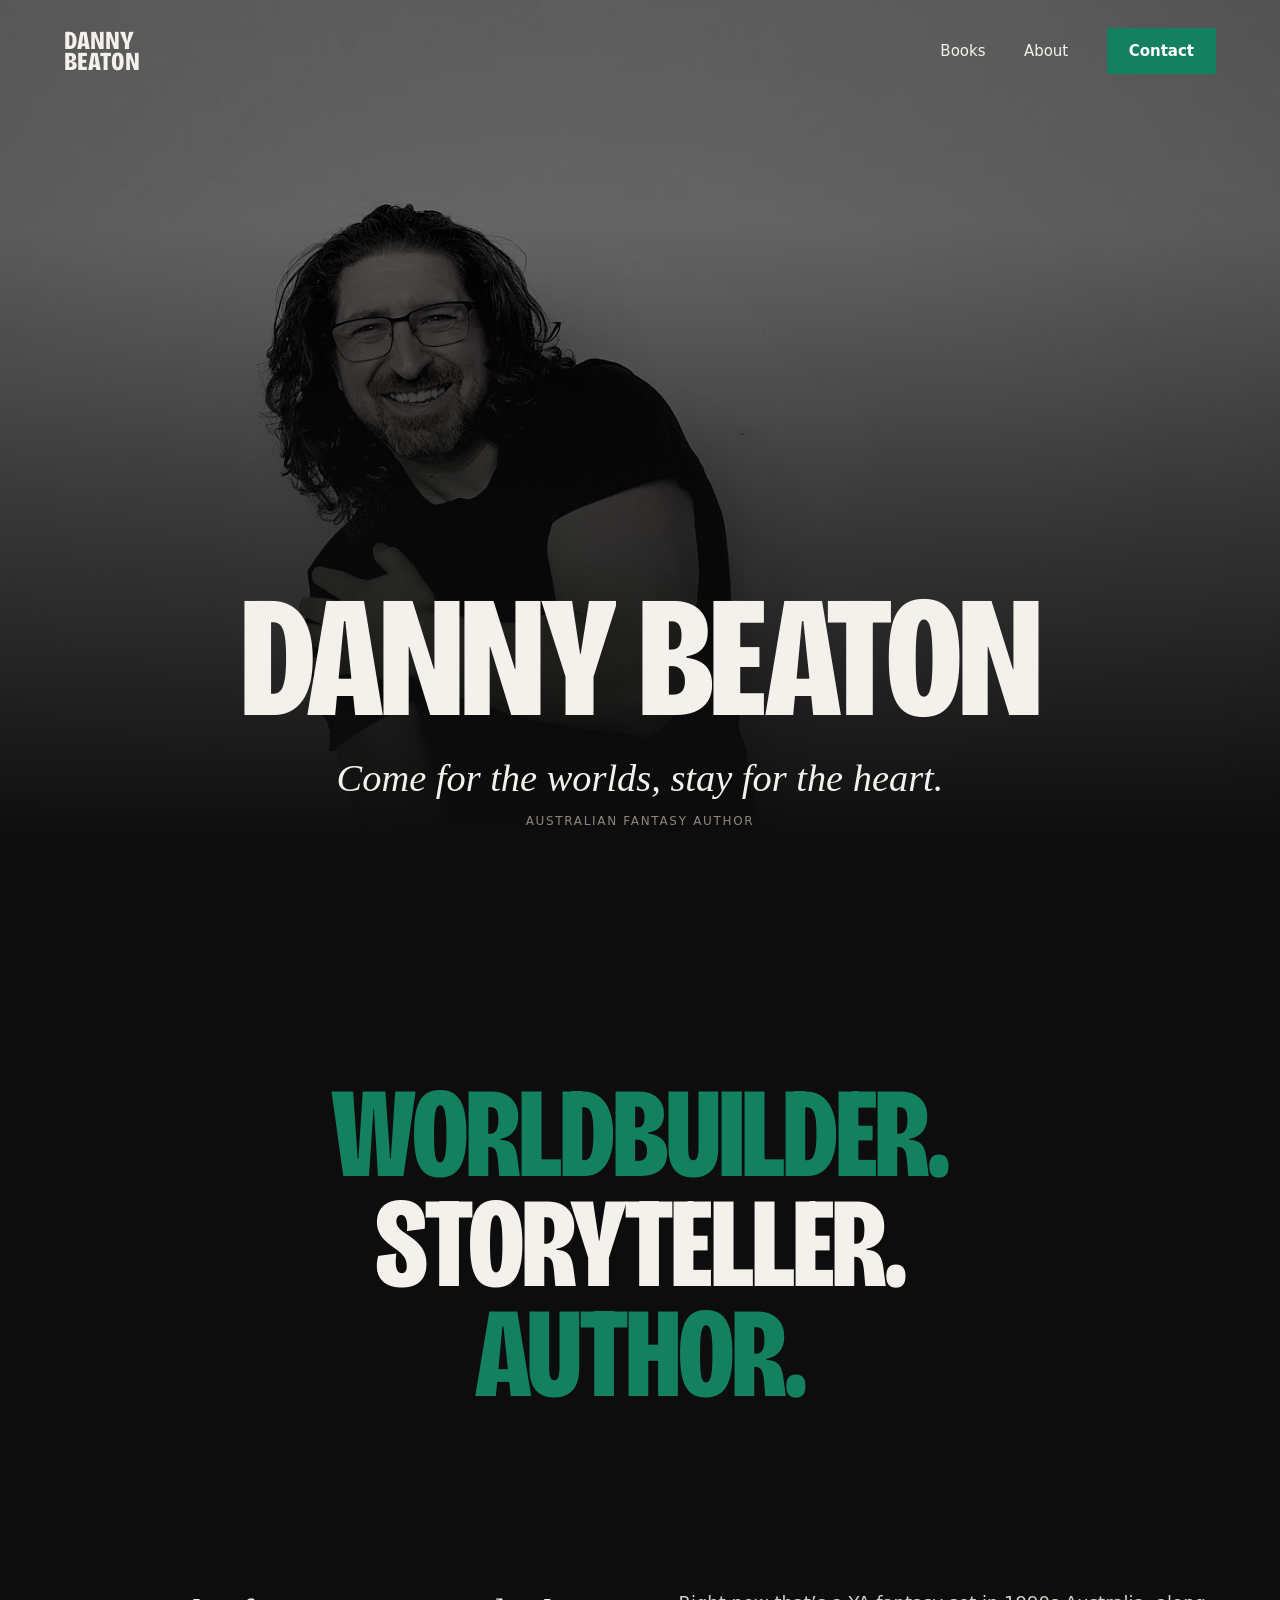
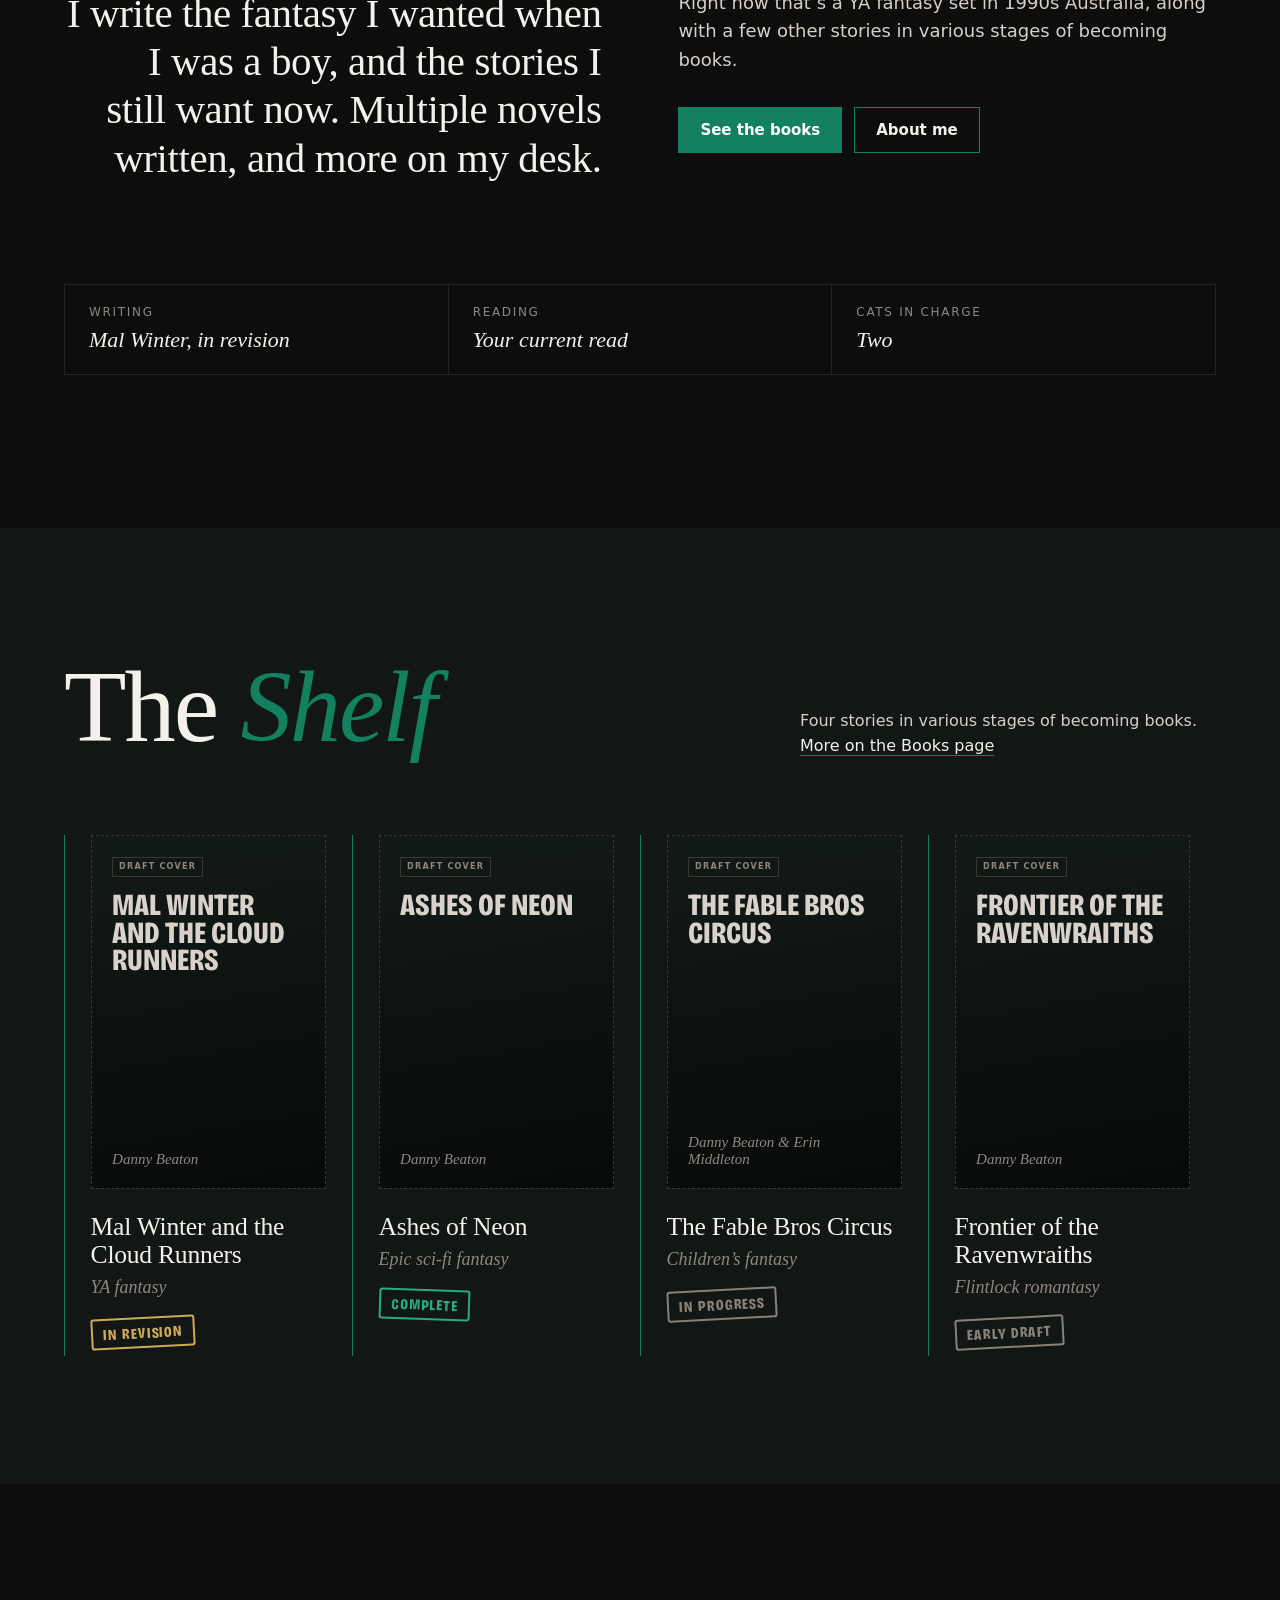
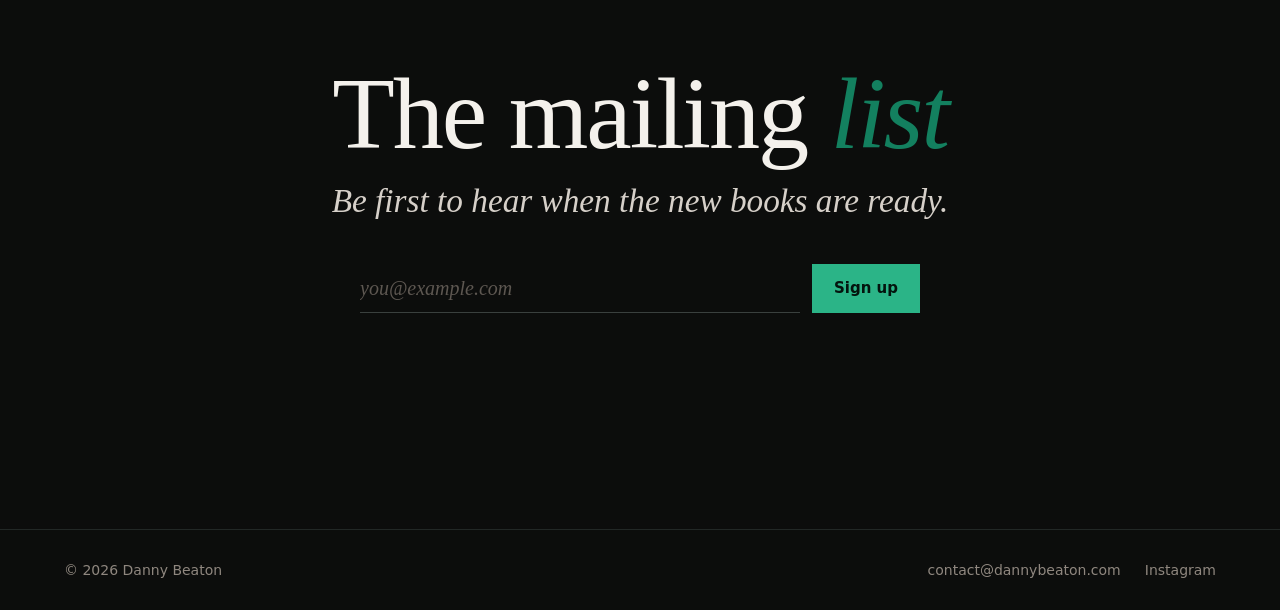
==== index.html @ b8b5d883 "Home hero: use the laughing photo; move the window photo to About Co-Authored-By: Claude Opus 5.5 <n" ====
<!doctype html>
<html lang="en-AU">
<head>
  <meta charset="utf-8">
  <meta name="viewport" content="width=device-width, initial-scale=1">
  <title>Danny Beaton | Author</title>
  <meta name="description" content="Danny Beaton is an Australian fantasy author. Come for the worlds, stay for the heart.">
  <link rel="canonical" href="https://dannybeaton.com/">
  <meta property="og:type" content="website">
  <meta property="og:url" content="https://dannybeaton.com/">
  <meta property="og:title" content="Danny Beaton | Author">
  <meta property="og:description" content="Come for the worlds, stay for the heart.">
  <meta property="og:image" content="https://dannybeaton.com/assets/img/danny-laugh-wide-1441.webp">
  <meta name="twitter:card" content="summary_large_image">
  <meta name="theme-color" content="#0c0d0c">
  <link rel="icon" href="/favicon.svg" type="image/svg+xml">
  <link rel="preload" href="/assets/fonts/bricolage-grotesque.woff2" as="font" type="font/woff2" crossorigin>
  <link rel="preload" href="/assets/fonts/newsreader-italic.woff2" as="font" type="font/woff2" crossorigin>
  <link rel="stylesheet" href="/assets/css/site.css">
  <script src="/assets/js/site.js" defer></script>
  <script type="application/ld+json">
  {
    "@context": "https://schema.org",
    "@type": "Person",
    "name": "Danny Beaton",
    "jobTitle": "Author",
    "nationality": "Australian",
    "description": "Australian fantasy author.",
    "url": "https://dannybeaton.com/",
    "image": "https://dannybeaton.com/assets/img/danny-headshot-1200.webp",
    "email": "contact@dannybeaton.com",
    "sameAs": ["https://www.instagram.com/dannybeaton/"]
  }
  </script>
</head>
<body>
<a class="skip" href="#main">Skip to content</a>

<header class="site-header">
  <div class="wrap">
    <a href="/" class="mark" aria-label="Danny Beaton — home">Danny<br>Beaton</a>
    <nav class="site-nav" aria-label="Main">
      <ul>
        <li><a class="u" href="/books">Books</a></li>
        <li><a class="u" href="/about">About</a></li>
        <li><a class="btn" href="/about#contact">Contact</a></li>
      </ul>
    </nav>
  </div>
</header>

<main id="main">
  <section class="hero">
    <div class="hero-photo" aria-hidden="true">
      <img src="/assets/img/danny-laugh-wide-1441.webp" srcset="/assets/img/danny-laugh-wide-900.webp 900w, /assets/img/danny-laugh-wide-1441.webp 1441w" sizes="100vw" alt="" fetchpriority="high">
    </div>
    <div class="hero-inner wrap">
      <h1 class="display lines"><span><span>Danny</span></span> <span><span>Beaton</span></span></h1>
      <p class="it tagline">Come for the worlds, stay for the heart.</p>
      <p class="label tagline-sub">Australian fantasy author</p>
    </div>
  </section>

  <section class="statement wrap" aria-label="In short">
    <p class="display reveal"><span class="g">Worldbuilder.</span><br><em>Storyteller.</em><br><span class="g">Author.</span></p>
  </section>

  <section class="wrap">
    <div class="intro">
      <p class="lead">I write the fantasy I wanted when I was a boy, and the stories I still want now. Multiple novels written, and more on my desk.</p>
      <div class="body">
        <p>Right now that’s a YA fantasy set in 1990s Australia, along with a few other stories in various stages of becoming books.</p>
        <div class="actions">
          <a class="btn" href="/books">See the books</a>
          <a class="btn ghost" href="/about">About me</a>
        </div>
      </div>
    </div>
    <!-- Keep these current. Edit the three values below. -->
    <dl class="currently" aria-label="Currently">
      <div><dt>Writing</dt><dd>Mal Winter, in revision</dd></div>
      <div><dt>Reading</dt><dd>Your current read</dd></div>
      <div><dt>Cats in charge</dt><dd>Two</dd></div>
    </dl>
  </section>

  <section class="shelf" aria-labelledby="shelf-title">
    <div class="wrap">
      <div class="shelf-head">
        <h2 class="serif-head reveal" id="shelf-title">The <span class="it g">Shelf</span></h2>
        <p>Four stories in various stages of becoming books. <a href="/books">More on the Books page</a></p>
      </div>
      <div class="shelf-grid">
        <a class="shelf-item reveal" href="/books#mal-winter">
          <div class="cover" aria-hidden="true"><span class="draft">Draft cover</span><span class="t">Mal Winter and the Cloud Runners</span><span class="a">Danny Beaton</span></div>
          <h3>Mal Winter and the Cloud Runners</h3>
          <span class="it">YA fantasy</span>
          <span class="stamp rev">In revision</span>
        </a>
        <a class="shelf-item reveal" href="/books#ashes-of-neon">
          <div class="cover" aria-hidden="true"><span class="draft">Draft cover</span><span class="t">Ashes of Neon</span><span class="a">Danny Beaton</span></div>
          <h3>Ashes of Neon</h3>
          <span class="it">Epic sci-fi fantasy</span>
          <span class="stamp done">Complete</span>
        </a>
        <a class="shelf-item reveal" href="/books#fable-bros-circus">
          <div class="cover" aria-hidden="true"><span class="draft">Draft cover</span><span class="t">The Fable Bros Circus</span><span class="a">Danny Beaton &amp; Erin Middleton</span></div>
          <h3>The Fable Bros Circus</h3>
          <span class="it">Children’s fantasy</span>
          <span class="stamp">In progress</span>
        </a>
        <a class="shelf-item reveal" href="/books#frontier-of-the-ravenwraiths">
          <div class="cover" aria-hidden="true"><span class="draft">Draft cover</span><span class="t">Frontier of the Ravenwraiths</span><span class="a">Danny Beaton</span></div>
          <h3>Frontier of the Ravenwraiths</h3>
          <span class="it">Flintlock romantasy</span>
          <span class="stamp">Early draft</span>
        </a>
      </div>
    </div>
  </section>

  <section class="newsletter wrap" aria-labelledby="newsletter-title">
    <h2 class="serif-head reveal" id="newsletter-title">The mailing <span class="it g">list</span></h2>
    <p class="it">Be first to hear when the new books are ready.</p>
    <!-- Newsletter: paste your MailerLite or Kit form URL into action="" and match the email field name. See README. -->
    <form class="signup" data-newsletter action="" method="post">
      <label class="sr-only" for="nl-email">Email address</label>
      <input id="nl-email" type="email" name="email" placeholder="you@example.com" autocomplete="email" required>
      <button class="btn bright" type="submit">Sign up</button>
    </form>
    <p class="form-note" aria-live="polite"></p>
  </section>
</main>

<footer class="site-footer">
  <div class="wrap">
    <span>© <span data-year>2026</span> Danny Beaton</span>
    <nav aria-label="Elsewhere">
      <a href="mailto:contact@dannybeaton.com">contact@dannybeaton.com</a>
      <a href="https://www.instagram.com/dannybeaton/" rel="me">Instagram</a>
    </nav>
  </div>
</footer>
</body>
</html>
---- assets/css/site.css ----
/* Danny Beaton — Night · Phthalo */

@font-face { font-family: "Bricolage Grotesque"; src: url("/assets/fonts/bricolage-grotesque.woff2") format("woff2"); font-weight: 200 800; font-stretch: 75% 100%; font-display: swap; }
@font-face { font-family: "Newsreader"; src: url("/assets/fonts/newsreader.woff2") format("woff2"); font-weight: 300 500; font-style: normal; font-display: swap; }
@font-face { font-family: "Newsreader"; src: url("/assets/fonts/newsreader-italic.woff2") format("woff2"); font-weight: 300 500; font-style: italic; font-display: swap; }
@font-face { font-family: "Inter"; src: url("/assets/fonts/inter.woff2") format("woff2"); font-weight: 400 600; font-display: swap; }

@view-transition { navigation: auto; }

:root {
  --display: "Bricolage Grotesque", "Arial Narrow", sans-serif;
  --serif: "Newsreader", Georgia, serif;
  --sans: "Inter", system-ui, -apple-system, sans-serif;
  --gutter: clamp(16px, 5vw, 80px);

  --bg: #0c0d0c;
  --bg-2: #121614;
  --ink: #f4f1ec;
  --ink-2: #d6d0c9;
  --muted: #8f877f;
  --line: #222826;
  --accent: #13805f;
  --bright: #2bb487;
  --on-bright: #04140e;
  --on-accent: #e6f5ee;
  --band: linear-gradient(120deg, #0b3d2e 0%, #13805f 55%, #2bb487 100%);
  --ease: cubic-bezier(.2, .7, .2, 1);

  color-scheme: dark;
}

/* ---------- Base ---------- */
*, *::before, *::after { box-sizing: border-box; }
* { margin: 0; }
html { background: var(--bg); color: var(--ink); font-family: var(--sans); -webkit-font-smoothing: antialiased; text-size-adjust: 100%; }
body { min-height: 100svh; display: flex; flex-direction: column; overflow-x: clip; }
main { flex: 1; }
a { color: inherit; text-decoration: none; }
img { display: block; max-width: 100%; height: auto; }
:focus-visible { outline: 2px solid var(--bright); outline-offset: 3px; }
::selection { background: var(--accent); color: var(--on-accent); }

.wrap { width: 100%; max-width: 1440px; margin-inline: auto; padding-inline: var(--gutter); }
.display { font-family: var(--display); font-weight: 800; font-stretch: 75%; text-transform: uppercase; letter-spacing: -0.015em; line-height: .86; }
.serif-head { font-family: var(--serif); font-weight: 400; letter-spacing: -0.02em; line-height: 1; text-wrap: balance; }
.it { font-family: var(--serif); font-style: italic; font-weight: 400; }
.label { font-size: 12px; font-weight: 500; letter-spacing: .14em; text-transform: uppercase; color: var(--muted); }
.g { color: var(--accent); }
.sr-only { position: absolute; width: 1px; height: 1px; padding: 0; margin: -1px; overflow: hidden; clip: rect(0 0 0 0); white-space: nowrap; border: 0; }
.skip { position: absolute; left: 16px; top: -100px; z-index: 100; background: var(--ink); color: var(--bg); padding: 10px 14px; font-weight: 600; }
.skip:focus { top: 16px; }

/* ---------- Header ---------- */
.site-header { position: absolute; inset: 0 0 auto; z-index: 10; view-transition-name: site-header; }
.site-header .wrap { display: flex; align-items: center; justify-content: space-between; gap: 16px; padding-block: 28px; }
.mark { font-family: var(--display); font-weight: 800; font-stretch: 75%; text-transform: uppercase; font-size: 26px; line-height: .82; }
.site-nav ul { list-style: none; padding: 0; display: flex; align-items: center; gap: clamp(16px, 3vw, 40px); font-size: 15px; font-weight: 500; }
.site-nav a.u { padding-bottom: 2px; background: linear-gradient(currentColor 0 0) 0 100% / 0 1px no-repeat; transition: background-size .35s var(--ease); }
.site-nav a.u:hover, .site-nav a.u[aria-current="page"] { background-size: 100% 1px; }

.btn { display: inline-block; border: 0; cursor: pointer; background: var(--accent); color: #fff; padding: 14px 22px; font: 600 15px/1.2 var(--sans); transition: transform .3s var(--ease), background .3s; }
.btn:hover { transform: translateY(-2px); }
.btn.bright { background: var(--bright); color: var(--on-bright); }
.btn.ghost { background: transparent; color: var(--ink); box-shadow: inset 0 0 0 1px var(--accent); }

/* ---------- Placeholders (swap for real images) ---------- */
.ph { display: grid; place-items: center; padding: 16px; text-align: center; color: var(--muted); border: 1px dashed #3a3632; background: linear-gradient(160deg, #1c1916, #0b0a09); font-size: 11px; letter-spacing: .14em; text-transform: uppercase; }

/* Draft typographic cover: deliberately unfinished-looking until real covers land */
.cover { position: relative; aspect-ratio: 2 / 3; display: flex; flex-direction: column; padding: clamp(14px, 1.6vw, 22px); border: 1px dashed #3a3632; background: linear-gradient(170deg, #121a17, #070a09); overflow: hidden; transition: transform .6s var(--ease); }
.cover .draft { align-self: flex-start; border: 1px solid #3a3632; color: var(--muted); font: 600 8px/1 var(--sans); letter-spacing: .16em; text-transform: uppercase; padding: 5px 6px; }
.cover .t { margin-block: 14px auto; font-family: var(--display); font-weight: 800; font-stretch: 75%; text-transform: uppercase; line-height: .9; font-size: clamp(22px, 2.4vw, 34px); color: #d8d2cb; }
.cover .a { font-family: var(--serif); font-style: italic; font-size: 15px; color: var(--muted); }
.cover img { position: absolute; inset: 0; width: 100%; height: 100%; object-fit: cover; }

/* Rubber-stamp stage labels */
.stamp { display: inline-block; font-family: var(--display); font-weight: 800; font-stretch: 75%; text-transform: uppercase; letter-spacing: .06em; font-size: 15px; line-height: 1; padding: 7px 10px 5px; border: 2px solid currentColor; border-radius: 3px; color: var(--muted); rotate: -3deg; opacity: .95; }
.stamp.done { color: var(--bright); rotate: 2deg; }
.stamp.rev { color: #d8b45a; }

/* ---------- Hero (home) ---------- */
.hero { position: relative; min-height: 100svh; display: grid; align-items: end; overflow: clip; }
.hero-photo { position: absolute; inset: 0; }
.hero-photo img { width: 100%; height: 100%; object-fit: cover; object-position: 41% 30%; filter: grayscale(.85) brightness(.5) contrast(1.15); }
.hero-photo .ph { width: 100%; height: 100%; border: 0; }
.hero::before { content: ""; position: absolute; inset: 0; z-index: 1; background: linear-gradient(to top, var(--bg) 6%, rgb(12 13 12 / .55) 45%, rgb(12 13 12 / .15) 75%); }
.hero-inner { position: relative; z-index: 2; padding-bottom: clamp(32px, 6vw, 72px); text-align: center; }
.hero h1 { font-size: clamp(84px, 20vw, 290px); }
@media (min-width: 761px) {
  .hero h1 { font-size: clamp(84px, 13.5vw, 230px); white-space: nowrap; }
  .hero h1.lines > span { display: inline-block; }
}
.tagline { font-size: clamp(24px, 3vw, 42px); line-height: 1.12; margin-top: 24px; animation: fade 1.2s .5s both; }
.tagline-sub { margin-top: 14px; animation: fade 1.2s .7s both; }

/* Rising headline lines (hero + page heads) */
.lines > span { display: block; overflow: clip; }
.lines > span > span { display: block; animation: rise 1.1s var(--ease) both; }
.lines > span:nth-child(2) > span { animation-delay: .12s; }

/* ---------- Statement ---------- */
.statement { padding-block: clamp(96px, 14vw, 200px); text-align: center; }
.statement .display { font-size: clamp(56px, 10vw, 150px); }
.statement .display em { font-style: normal; }

/* ---------- Intro ---------- */
.intro { display: grid; grid-template-columns: 1fr 1fr; gap: clamp(32px, 6vw, 96px); }
.intro .lead { font-family: var(--serif); font-weight: 400; font-size: clamp(28px, 3.2vw, 44px); line-height: 1.18; letter-spacing: -.01em; text-align: right; text-wrap: balance; }
.intro .body { font-size: 18px; line-height: 1.6; color: var(--ink-2); max-width: 32em; }
.actions { display: flex; flex-wrap: wrap; gap: 12px; margin-top: 32px; }

/* ---------- Currently ---------- */
.currently { display: grid; grid-template-columns: repeat(3, 1fr); gap: 1px; background: var(--line); border: 1px solid var(--line); margin-block: clamp(64px, 8vw, 112px) clamp(96px, 12vw, 160px); }
.currently div { background: var(--bg); padding: 20px 24px; }
.currently dt { font-size: 12px; font-weight: 500; letter-spacing: .14em; text-transform: uppercase; color: var(--muted); }
.currently dd { margin-top: 8px; font-family: var(--serif); font-style: italic; font-size: 22px; line-height: 1.2; }

/* ---------- Shelf (home) ---------- */
.shelf { background: var(--bg-2); padding-block: clamp(80px, 10vw, 160px); }
.shelf-head { display: flex; justify-content: space-between; align-items: end; gap: 24px; flex-wrap: wrap; margin-bottom: clamp(40px, 6vw, 80px); }
.shelf-head h2 { font-size: clamp(56px, 8vw, 120px); }
.shelf-head p { max-width: 26em; color: var(--ink-2); line-height: 1.55; }
.shelf-head p a { color: var(--ink); border-bottom: 1px solid var(--accent); }
.shelf-grid { display: grid; grid-template-columns: repeat(4, 1fr); }
.shelf-item { display: flex; flex-direction: column; align-items: flex-start; padding: 0 clamp(16px, 2vw, 28px) 8px; border-left: 1px solid var(--accent); }
.shelf-item .cover { width: 100%; margin-bottom: 24px; }
.shelf-item:hover .cover { transform: translateY(-6px) rotate(-1deg); }
.shelf-item h3 { font-family: var(--serif); font-weight: 400; font-size: clamp(22px, 2vw, 28px); line-height: 1.1; letter-spacing: -.01em; }
.shelf-item .it { margin-top: 8px; font-size: 18px; line-height: 1.2; color: var(--muted); }
.shelf-item .stamp { margin-top: 18px; }

/* ---------- Newsletter ---------- */
.newsletter { padding-block: clamp(96px, 14vw, 200px); text-align: center; }
.newsletter h2 { font-size: clamp(52px, 8vw, 120px); }
.newsletter p.it { font-size: clamp(22px, 2.6vw, 34px); color: var(--ink-2); margin-top: 16px; }
.signup { display: flex; gap: 12px; max-width: 560px; margin: 44px auto 0; }
.signup input { flex: 1; min-width: 0; font: 400 20px/1.4 var(--serif); color: var(--ink); background: transparent; border: 0; border-bottom: 1px solid #3a403e; padding: 10px 0; border-radius: 0; transition: border-color .3s; }
.signup input:focus { outline: none; border-color: var(--bright); }
.signup input::placeholder { color: #5d5751; font-style: italic; }
.form-note { min-height: 1.5em; margin-top: 16px; font-size: 14px; color: var(--ink-2); }

/* ---------- Band ---------- */
.band { background: var(--band); color: var(--on-accent); padding-block: clamp(72px, 9vw, 140px); }
.band .wrap { display: flex; justify-content: space-between; align-items: end; gap: 32px; flex-wrap: wrap; }
.band h2 { font-size: clamp(52px, 8vw, 128px); }
.band .it { display: block; font-size: clamp(20px, 2.2vw, 28px); margin-bottom: 16px; opacity: .85; }
.band a.line { font-weight: 600; font-size: 18px; border-bottom: 2px solid currentColor; padding-bottom: 4px; color: #fff; }

/* ---------- Page head (Books / About) ---------- */
.page-head { padding-top: clamp(140px, 18vw, 240px); padding-bottom: clamp(64px, 8vw, 120px); }
.page-head h1 { font-size: clamp(56px, 16vw, 250px); }
.page-head .sub { font-size: clamp(22px, 2.6vw, 36px); line-height: 1.15; margin-top: 24px; color: var(--ink-2); max-width: 22em; animation: fade 1.1s .45s both; }

/* ---------- Books: one full-width section per book, covers alternating sides ---------- */
.book { --side: 25%; position: relative; padding-block: clamp(96px, 12vw, 180px); background: radial-gradient(ellipse 55% 70% at var(--side) 50%, color-mix(in srgb, var(--mood) 60%, transparent), transparent 70%), var(--bg); border-top: 1px solid var(--line); overflow: clip; scroll-margin-top: 0; }
.book:nth-of-type(even) { --side: 75%; background-color: var(--bg-2); }
.book-inner { display: grid; grid-template-columns: 5fr 7fr; gap: clamp(40px, 7vw, 120px); align-items: center; }
.book:nth-of-type(even) .book-cover { order: 2; }
.book-cover .cover { width: min(100%, 380px); margin-inline: auto; box-shadow: 0 40px 80px -30px rgb(0 0 0 / .8); }
.book:hover .cover { transform: translateY(-8px) rotate(-1.5deg); }
.book:nth-of-type(even):hover .cover { transform: translateY(-8px) rotate(1.5deg); }
.book-cover .cover .t { font-size: clamp(28px, 3.2vw, 46px); }
.book-text .label { display: block; margin-bottom: 20px; }
.book h2 { font-size: clamp(48px, 6.4vw, 108px); }
.book .hook { margin-top: 28px; max-width: 26em; font-family: var(--serif); font-size: clamp(22px, 2.2vw, 30px); line-height: 1.3; color: var(--ink-2); }
.book .stamp { margin-top: 36px; font-size: 18px; }
.note { padding-block: clamp(48px, 6vw, 80px); color: var(--muted); font-size: 15px; line-height: 1.6; max-width: 40em; }

/* ---------- About ---------- */
.chunk { display: grid; grid-template-columns: 5fr 7fr; gap: clamp(32px, 6vw, 96px); align-items: center; }
.chunk.flip { grid-template-columns: 7fr 5fr; padding-bottom: clamp(96px, 12vw, 180px); }
.chunk.flip .chunk-img { order: 2; }
.chunk-img .ph, .chunk-img img { aspect-ratio: 4 / 5; width: 100%; object-fit: cover; }
.chunk-img .label { display: block; margin-top: 14px; }
.chunk-img img { filter: grayscale(.55) contrast(1.05) brightness(.92); }
.chunk-text > .prose:first-child { margin-top: 0; }
.chunk .lead { font-family: var(--serif); font-weight: 400; font-size: clamp(28px, 3.2vw, 44px); line-height: 1.18; letter-spacing: -.01em; text-wrap: balance; }
.divider { padding-block: clamp(96px, 14vw, 200px); text-align: center; }
.divider p { font-size: clamp(40px, 6vw, 96px); }
.prose { font-size: 18px; line-height: 1.65; color: var(--ink-2); max-width: 36em; margin-top: 36px; }
.prose p + p { margin-top: 1.1em; }
.prose em { color: var(--ink); }
.prose a { color: var(--ink); border-bottom: 1px solid var(--accent); }

.contact { background: var(--bg-2); padding-block: clamp(96px, 12vw, 180px); }
.contact h2 { font-size: clamp(56px, 9vw, 140px); }
.contact-grid { display: grid; grid-template-columns: 5fr 7fr; gap: clamp(32px, 6vw, 96px); margin-top: clamp(48px, 6vw, 80px); align-items: start; }
.direct p { font-size: 18px; line-height: 1.6; color: var(--ink-2); max-width: 26em; }
.direct dl { margin-top: 12px; }
.direct dt { font-size: 12px; font-weight: 500; letter-spacing: .14em; text-transform: uppercase; color: var(--muted); margin-top: 24px; }
.direct dd { margin-top: 8px; font-family: var(--serif); font-style: italic; font-size: clamp(24px, 2.4vw, 32px); overflow-wrap: anywhere; }
.direct dd a { background: linear-gradient(var(--accent) 0 0) 0 100% / 100% 1px no-repeat; transition: background-size .4s var(--ease); }
.direct dd a:hover { background-size: 100% 100%; }

.contact-form { display: grid; gap: 28px; }
.contact-form fieldset { border: 0; padding: 0; }
.contact-form legend, .field label { font-size: 12px; font-weight: 500; letter-spacing: .14em; text-transform: uppercase; color: var(--muted); }
.who { display: flex; flex-wrap: wrap; gap: 8px; margin-top: 12px; }
.who input { position: absolute; opacity: 0; pointer-events: none; }
.who label { cursor: pointer; border: 1px solid #333a37; border-radius: 999px; padding: 12px 18px; font-size: 15px; transition: border-color .25s, background .25s, color .25s; }
.who label:hover { border-color: var(--accent); }
.who input:checked + label { background: var(--accent); border-color: transparent; color: #fff; }
.who input:focus-visible + label { outline: 2px solid var(--bright); outline-offset: 3px; }
.row { display: grid; grid-template-columns: 1fr 1fr; gap: 28px; }
.field { display: grid; gap: 10px; }
.field input, .field textarea { font: 400 21px/1.4 var(--serif); color: var(--ink); background: transparent; border: 0; border-bottom: 1px solid #3a403e; border-radius: 0; padding: 8px 0 12px; transition: border-color .3s; }
.field textarea { min-height: 140px; resize: vertical; }
.field input:focus, .field textarea:focus { outline: none; border-color: var(--bright); }
.field input::placeholder, .field textarea::placeholder { color: #5d5751; font-style: italic; }
.send { display: flex; justify-content: space-between; align-items: center; gap: 16px; flex-wrap: wrap; }
.send .form-note { margin: 0; }
.hp { position: absolute; left: -9999px; }

/* ---------- Footer ---------- */
.site-footer { padding-block: 32px; color: var(--muted); font-size: 14px; border-top: 1px solid var(--line); }
.site-footer .wrap { display: flex; justify-content: space-between; gap: 16px; flex-wrap: wrap; }
.site-footer nav { display: flex; gap: 24px; flex-wrap: wrap; }
.site-footer a:hover { color: var(--ink); }

/* ---------- 404 ---------- */
.lost { min-height: 80svh; display: grid; align-content: center; gap: 28px; }
.lost h1 { font-size: clamp(72px, 16vw, 240px); }
.lost p { font-size: clamp(22px, 2.6vw, 34px); color: var(--ink-2); }

/* ---------- Motion: the name rises, page titles and the Shelf reveal, pages cross-fade ---------- */
@keyframes rise { from { transform: translateY(100%); } }
@keyframes fade { from { opacity: 0; transform: translateY(12px); } }
@keyframes reveal { from { opacity: 0; transform: translateY(40px); } }

::view-transition-old(root) { animation: .25s var(--ease) both fade-out; }
::view-transition-new(root) { animation: .45s var(--ease) both fade; }
@keyframes fade-out { to { opacity: 0; } }

@media (prefers-reduced-motion: no-preference) {
  @supports (animation-timeline: view()) {
    .reveal { animation: reveal linear both; animation-timeline: view(); animation-range: entry 5% cover 25%; }
    .shelf-item:nth-child(2) { animation-range: entry 10% cover 30%; }
    .shelf-item:nth-child(3) { animation-range: entry 15% cover 35%; }
    .shelf-item:nth-child(4) { animation-range: entry 20% cover 40%; }
  }
  /* Fallback for browsers without scroll-driven animations (set by site.js) */
  .io .reveal { opacity: 0; transform: translateY(40px); transition: opacity .9s var(--ease), transform .9s var(--ease); }
  .io .reveal.in { opacity: 1; transform: none; }
}
@media (prefers-reduced-motion: reduce) {
  *, *::before, *::after { animation: none !important; transition: none !important; }
  @view-transition { navigation: none; }
}

/* ---------- Responsive ---------- */
@media (max-width: 960px) {
  .intro, .chunk, .chunk.flip, .contact-grid { grid-template-columns: 1fr; }
  .chunk.flip .chunk-img { order: 0; }
  .chunk-img { max-width: 480px; }
  .intro .lead { text-align: left; }
  .shelf-grid { grid-template-columns: 1fr 1fr; row-gap: 48px; }
  .currently { grid-template-columns: 1fr; }
  .book, .book:nth-of-type(even) { --side: 50%; background-position: 0 0; }
  .book { background: radial-gradient(ellipse 90% 40% at 50% 22%, color-mix(in srgb, var(--mood) 60%, transparent), transparent 70%), var(--bg); }
  .book:nth-of-type(even) { background-color: var(--bg-2); }
  .book-inner { grid-template-columns: 1fr; }
  .book:nth-of-type(even) .book-cover { order: 0; }
  .book-cover .cover { width: min(70%, 280px); margin-inline: 0; }
}
@media (max-width: 560px) {
  .site-header .wrap { padding-block: 20px; }
  .site-nav ul { gap: 14px; font-size: 14px; }
  .site-nav .btn { padding: 10px 12px; font-size: 13px; }
  .mark { font-size: 22px; }
  .shelf-item { padding-inline: 12px; }
  .shelf-item h3 { font-size: 19px; }
  .shelf-item .it { font-size: 16px; }
  .shelf-item .stamp { font-size: 12px; }
  .cover .t { font-size: 20px; }
  .cover .a { font-size: 12px; }
  .signup { flex-direction: column; }
  .row { grid-template-columns: 1fr; }
}
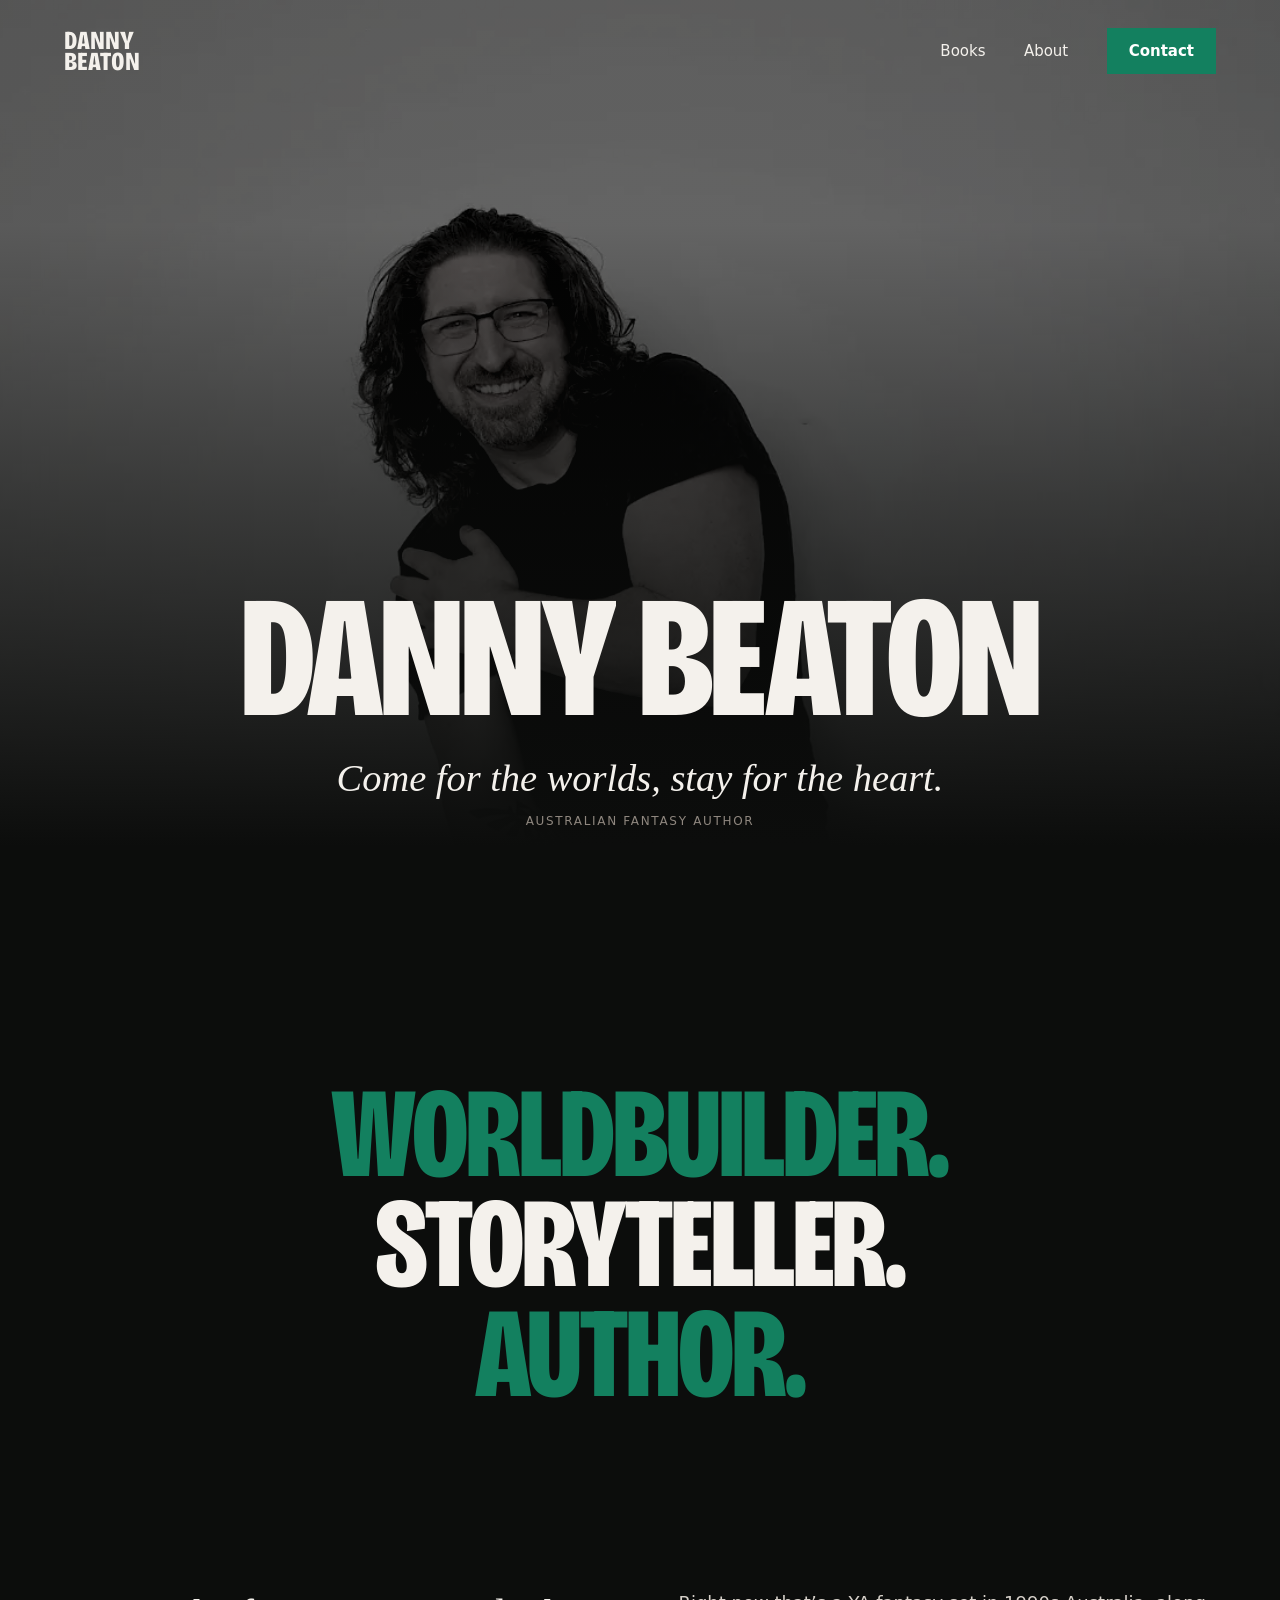
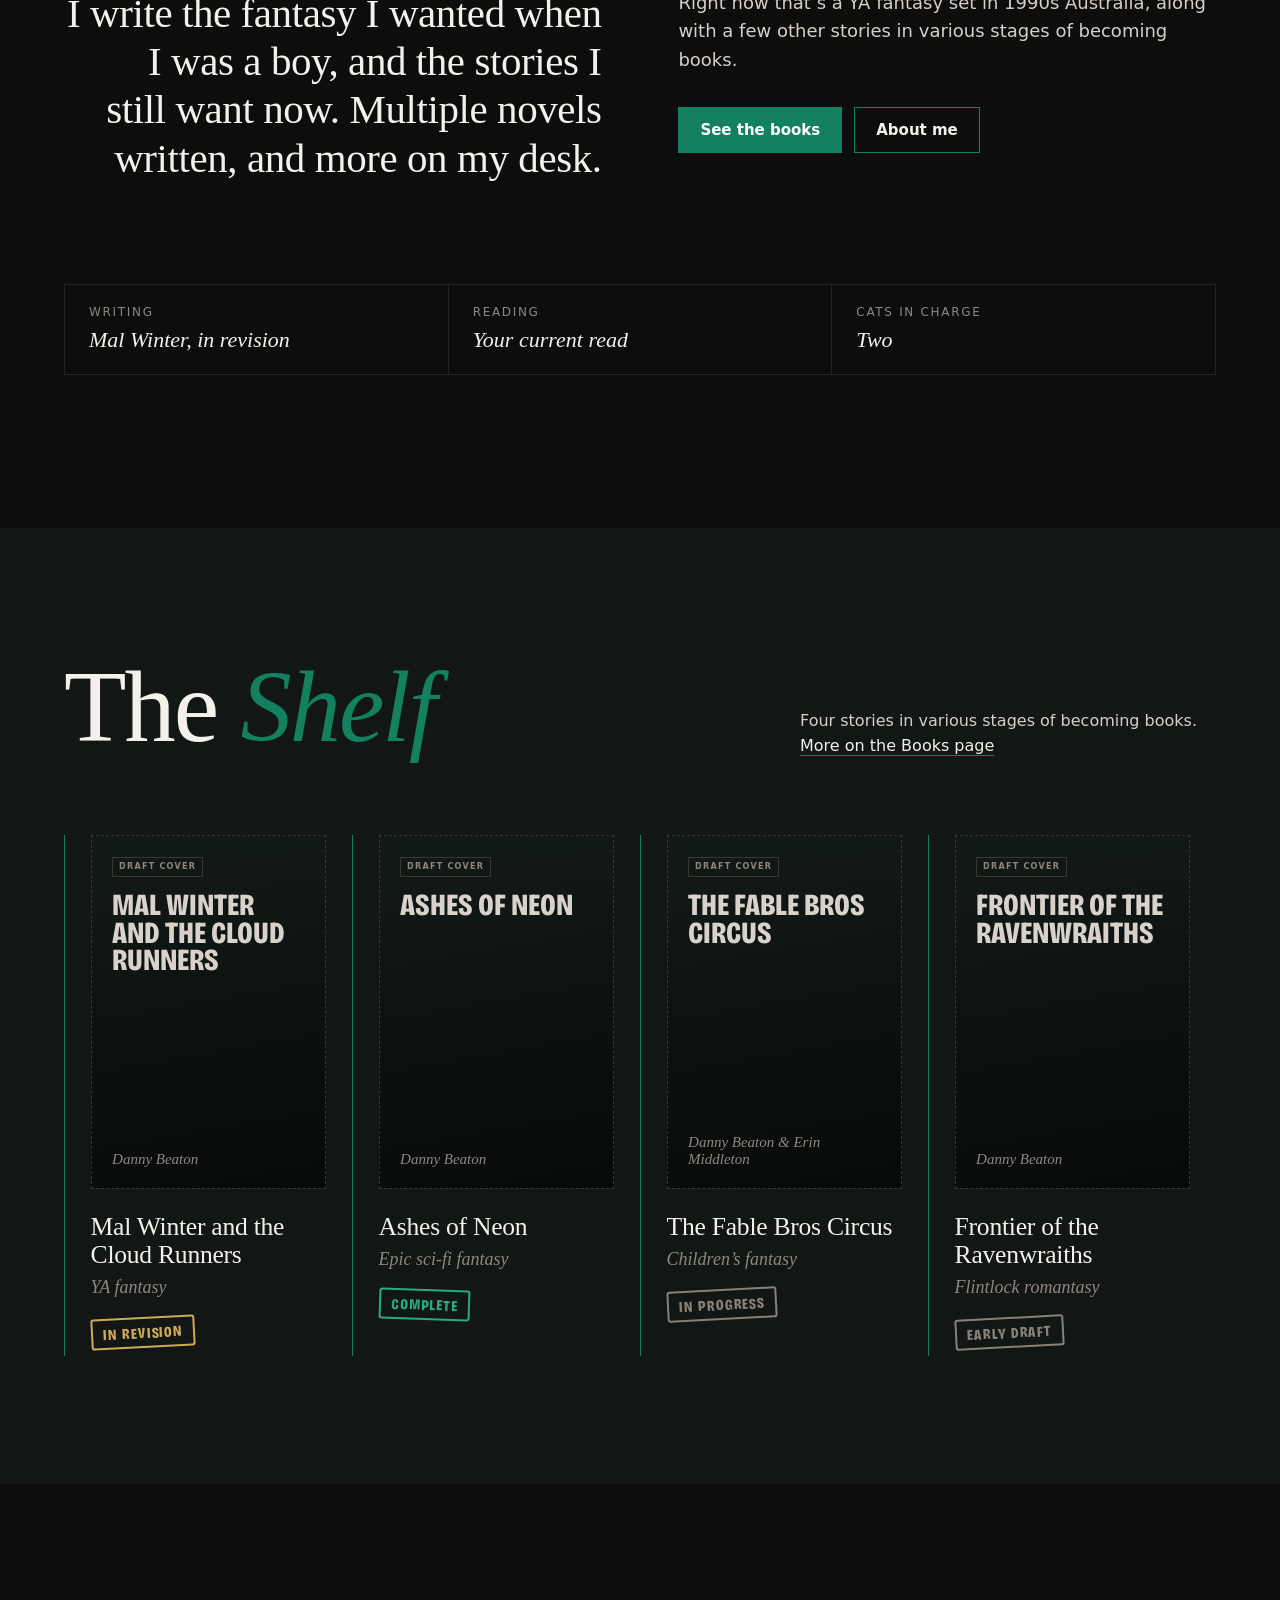
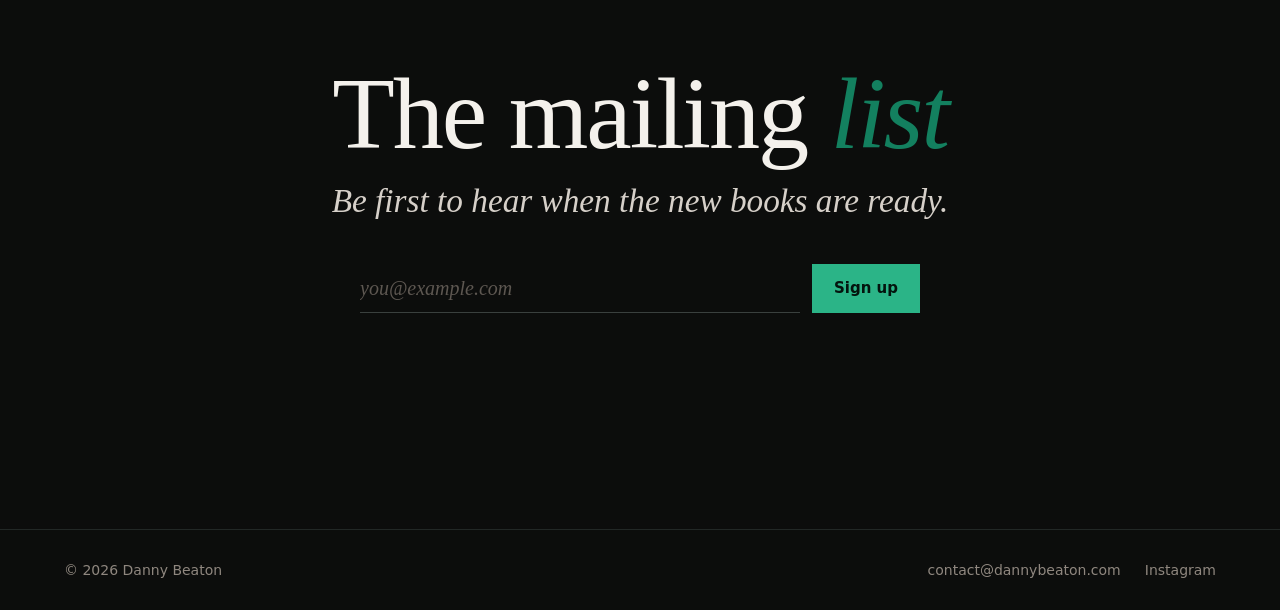
==== commit 510730d1: "Home hero: use the wider laughing photo, with a phone-specific crop Co-Authored-By: Claude Opus 5.5 " ====
--- a/index.html
+++ b/index.html
@@ -10,7 +10,7 @@
   <meta property="og:url" content="https://dannybeaton.com/">
   <meta property="og:title" content="Danny Beaton | Author">
   <meta property="og:description" content="Come for the worlds, stay for the heart.">
-  <meta property="og:image" content="https://dannybeaton.com/assets/img/danny-laugh-wide-1441.webp">
+  <meta property="og:image" content="https://dannybeaton.com/assets/img/danny-hero-2000.webp">
   <meta name="twitter:card" content="summary_large_image">
   <meta name="theme-color" content="#0c0d0c">
   <link rel="icon" href="/favicon.svg" type="image/svg+xml">
@@ -52,7 +52,7 @@
 <main id="main">
   <section class="hero">
     <div class="hero-photo" aria-hidden="true">
-      <img src="/assets/img/danny-laugh-wide-1441.webp" srcset="/assets/img/danny-laugh-wide-900.webp 900w, /assets/img/danny-laugh-wide-1441.webp 1441w" sizes="100vw" alt="" fetchpriority="high">
+      <img src="/assets/img/danny-hero-2000.webp" srcset="/assets/img/danny-hero-1000.webp 1000w, /assets/img/danny-hero-2000.webp 2000w" sizes="100vw" alt="" fetchpriority="high">
     </div>
     <div class="hero-inner wrap">
       <h1 class="display lines"><span><span>Danny</span></span> <span><span>Beaton</span></span></h1>
--- a/assets/css/site.css
+++ b/assets/css/site.css
@@ -81,7 +81,7 @@
 /* ---------- Hero (home) ---------- */
 .hero { position: relative; min-height: 100svh; display: grid; align-items: end; overflow: clip; }
 .hero-photo { position: absolute; inset: 0; }
-.hero-photo img { width: 100%; height: 100%; object-fit: cover; object-position: 41% 30%; filter: grayscale(.85) brightness(.5) contrast(1.15); }
+.hero-photo img { width: 100%; height: 100%; object-fit: cover; object-position: 47% 30%; filter: grayscale(.85) brightness(.5) contrast(1.15); }
 .hero-photo .ph { width: 100%; height: 100%; border: 0; }
 .hero::before { content: ""; position: absolute; inset: 0; z-index: 1; background: linear-gradient(to top, var(--bg) 6%, rgb(12 13 12 / .55) 45%, rgb(12 13 12 / .15) 75%); }
 .hero-inner { position: relative; z-index: 2; padding-bottom: clamp(32px, 6vw, 72px); text-align: center; }
@@ -263,6 +263,7 @@
   .book-cover .cover { width: min(70%, 280px); margin-inline: 0; }
 }
 @media (max-width: 560px) {
+  .hero-photo img { object-position: 41% 30%; }
   .site-header .wrap { padding-block: 20px; }
   .site-nav ul { gap: 14px; font-size: 14px; }
   .site-nav .btn { padding: 10px 12px; font-size: 13px; }
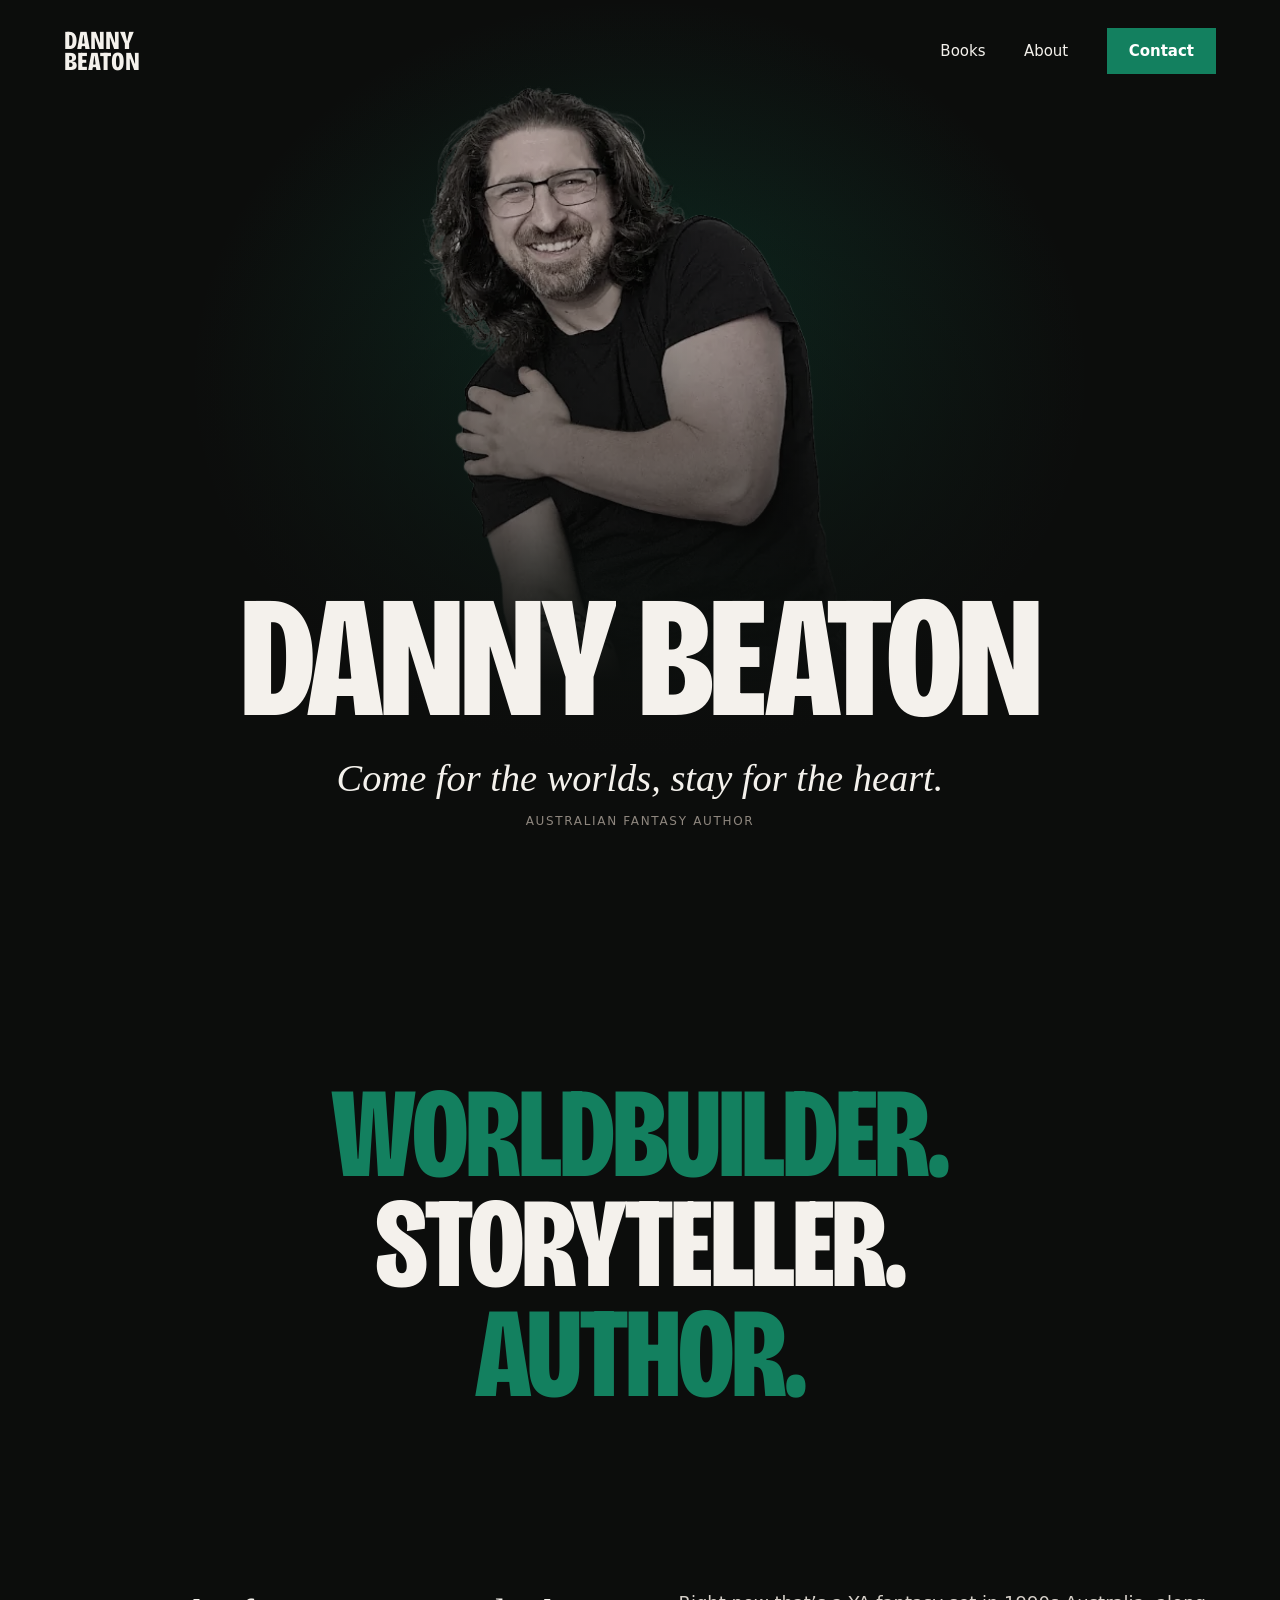
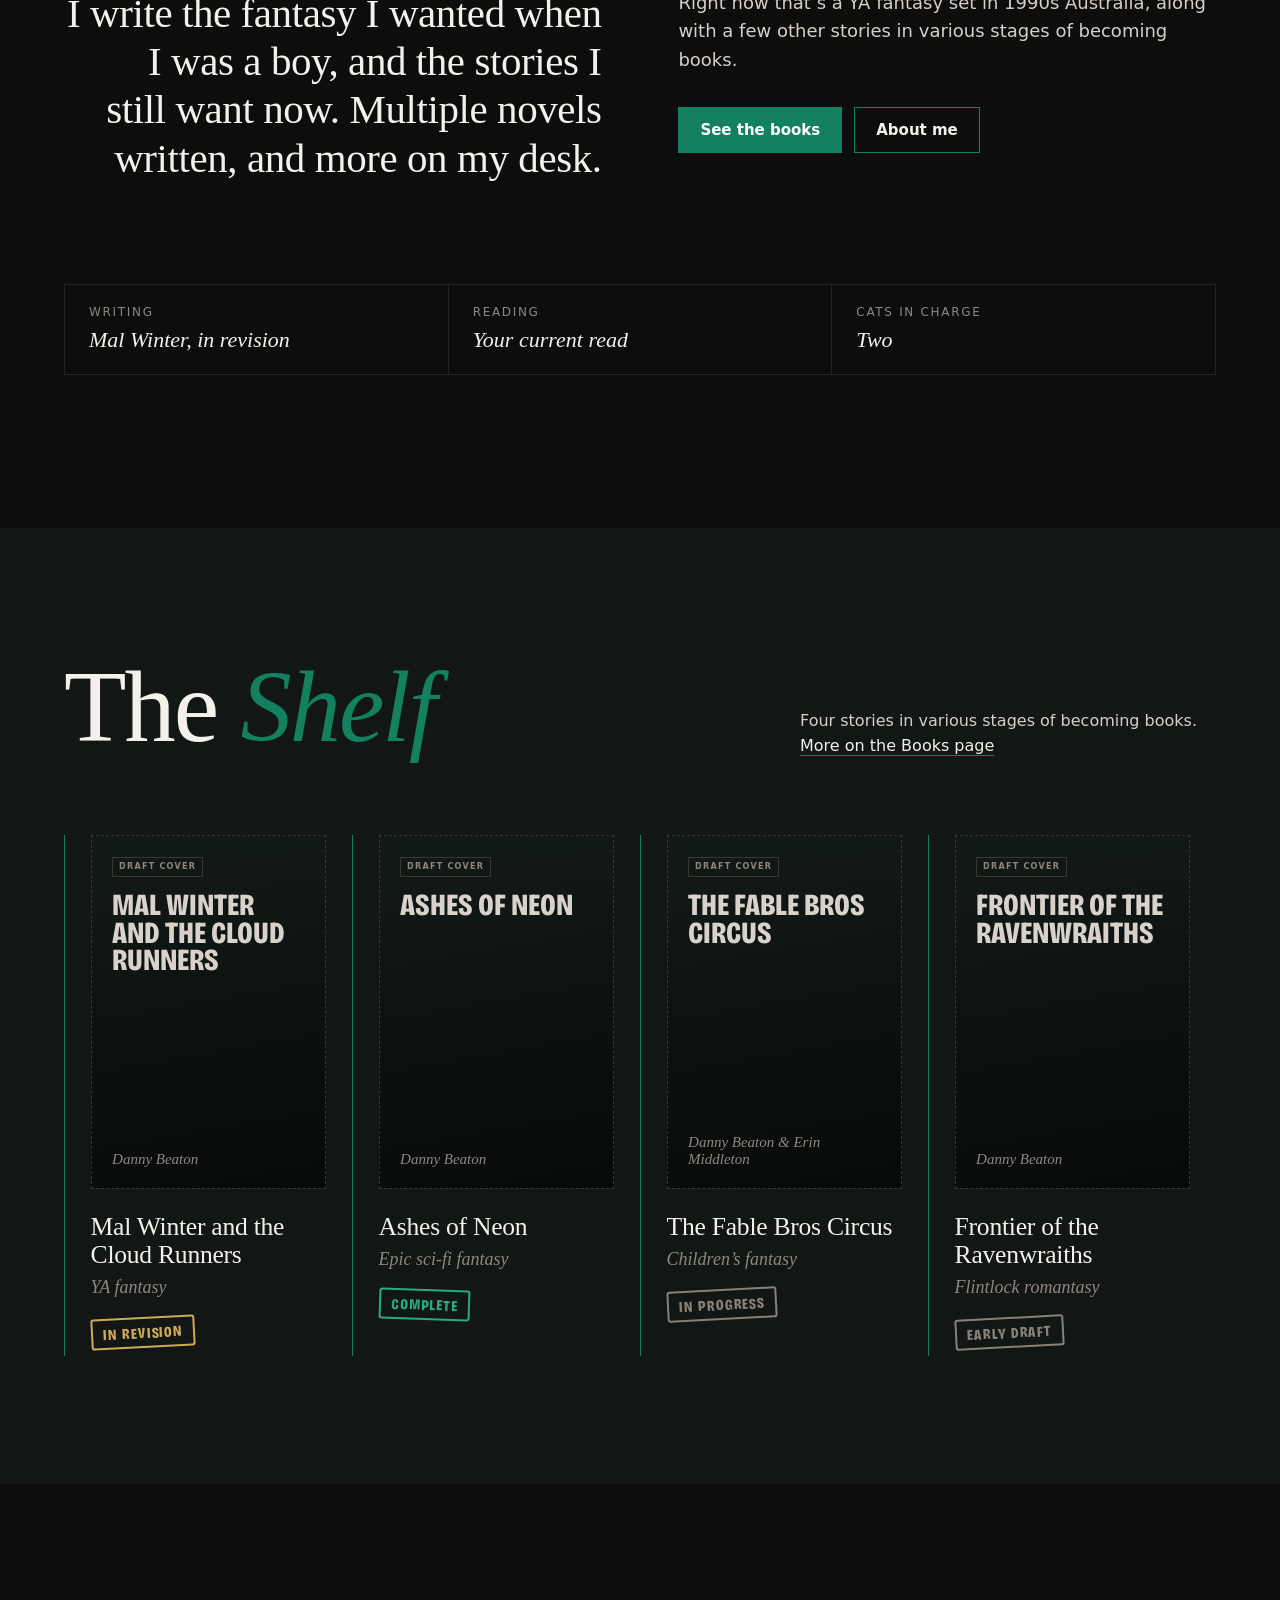
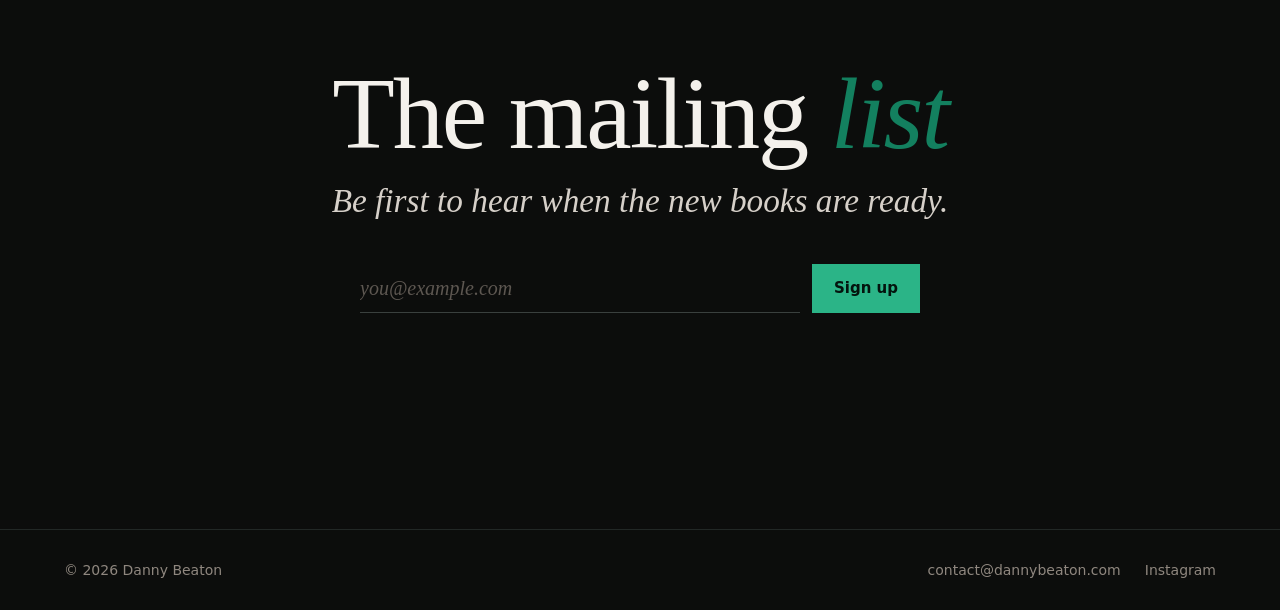
==== commit 03e915dd: "Home hero: cutout portrait on a phthalo glow; About keeps the laughing cutout Co-Authored-By: Claude" ====
--- a/index.html
+++ b/index.html
@@ -50,9 +50,9 @@
 </header>
 
 <main id="main">
-  <section class="hero">
+  <section class="hero hero--cut">
     <div class="hero-photo" aria-hidden="true">
-      <img src="/assets/img/danny-hero-2000.webp" srcset="/assets/img/danny-hero-1000.webp 1000w, /assets/img/danny-hero-2000.webp 2000w" sizes="100vw" alt="" fetchpriority="high">
+      <img class="hero-cut" src="/assets/img/danny-hero-cut-602.webp" alt="" width="436" height="602" fetchpriority="high">
     </div>
     <div class="hero-inner wrap">
       <h1 class="display lines"><span><span>Danny</span></span> <span><span>Beaton</span></span></h1>
--- a/assets/css/site.css
+++ b/assets/css/site.css
@@ -81,8 +81,12 @@
 /* ---------- Hero (home) ---------- */
 .hero { position: relative; min-height: 100svh; display: grid; align-items: end; overflow: clip; }
 .hero-photo { position: absolute; inset: 0; }
-.hero-photo img { width: 100%; height: 100%; object-fit: cover; object-position: 47% 30%; filter: grayscale(.85) brightness(.5) contrast(1.15); }
+.hero-photo img { width: 100%; height: 100%; object-fit: cover; object-position: 47% 30%; transform: scale(1.35); transform-origin: 47% 80%; filter: grayscale(.85) brightness(.5) contrast(1.15); }
 .hero-photo .ph { width: 100%; height: 100%; border: 0; }
+.hero--cut { background: radial-gradient(ellipse 50% 60% at 50% 42%, color-mix(in srgb, var(--accent) 32%, transparent), transparent 70%), var(--bg); }
+.hero--cut::before { background: linear-gradient(to top, var(--bg) 4%, transparent 40%); }
+.hero--cut .hero-photo { display: grid; justify-items: center; align-items: end; padding-bottom: clamp(150px, 16vw, 230px); }
+.hero--cut .hero-photo img.hero-cut { width: auto; height: min(68svh, 640px); object-fit: contain; transform: none; filter: grayscale(.55) contrast(1.05) brightness(.95); -webkit-mask-image: linear-gradient(to bottom, #000 72%, transparent 98%); mask-image: linear-gradient(to bottom, #000 72%, transparent 98%); }
 .hero::before { content: ""; position: absolute; inset: 0; z-index: 1; background: linear-gradient(to top, var(--bg) 6%, rgb(12 13 12 / .55) 45%, rgb(12 13 12 / .15) 75%); }
 .hero-inner { position: relative; z-index: 2; padding-bottom: clamp(32px, 6vw, 72px); text-align: center; }
 .hero h1 { font-size: clamp(84px, 20vw, 290px); }
@@ -173,6 +177,8 @@
 .chunk-img .ph, .chunk-img img { aspect-ratio: 4 / 5; width: 100%; object-fit: cover; }
 .chunk-img .label { display: block; margin-top: 14px; }
 .chunk-img img { filter: grayscale(.55) contrast(1.05) brightness(.92); }
+.chunk-img:has(.cut) { background: radial-gradient(ellipse 60% 55% at 50% 40%, color-mix(in srgb, var(--accent) 30%, transparent), transparent 70%); }
+.chunk-img img.cut { aspect-ratio: auto; object-fit: contain; -webkit-mask-image: linear-gradient(to bottom, #000 80%, transparent); mask-image: linear-gradient(to bottom, #000 80%, transparent); }
 .chunk-text > .prose:first-child { margin-top: 0; }
 .chunk .lead { font-family: var(--serif); font-weight: 400; font-size: clamp(28px, 3.2vw, 44px); line-height: 1.18; letter-spacing: -.01em; text-wrap: balance; }
 .divider { padding-block: clamp(96px, 14vw, 200px); text-align: center; }
@@ -263,7 +269,7 @@
   .book-cover .cover { width: min(70%, 280px); margin-inline: 0; }
 }
 @media (max-width: 560px) {
-  .hero-photo img { object-position: 41% 30%; }
+  .hero-photo img { object-position: 41% 30%; transform: scale(1.15); transform-origin: 41% 70%; }
   .site-header .wrap { padding-block: 20px; }
   .site-nav ul { gap: 14px; font-size: 14px; }
   .site-nav .btn { padding: 10px 12px; font-size: 13px; }
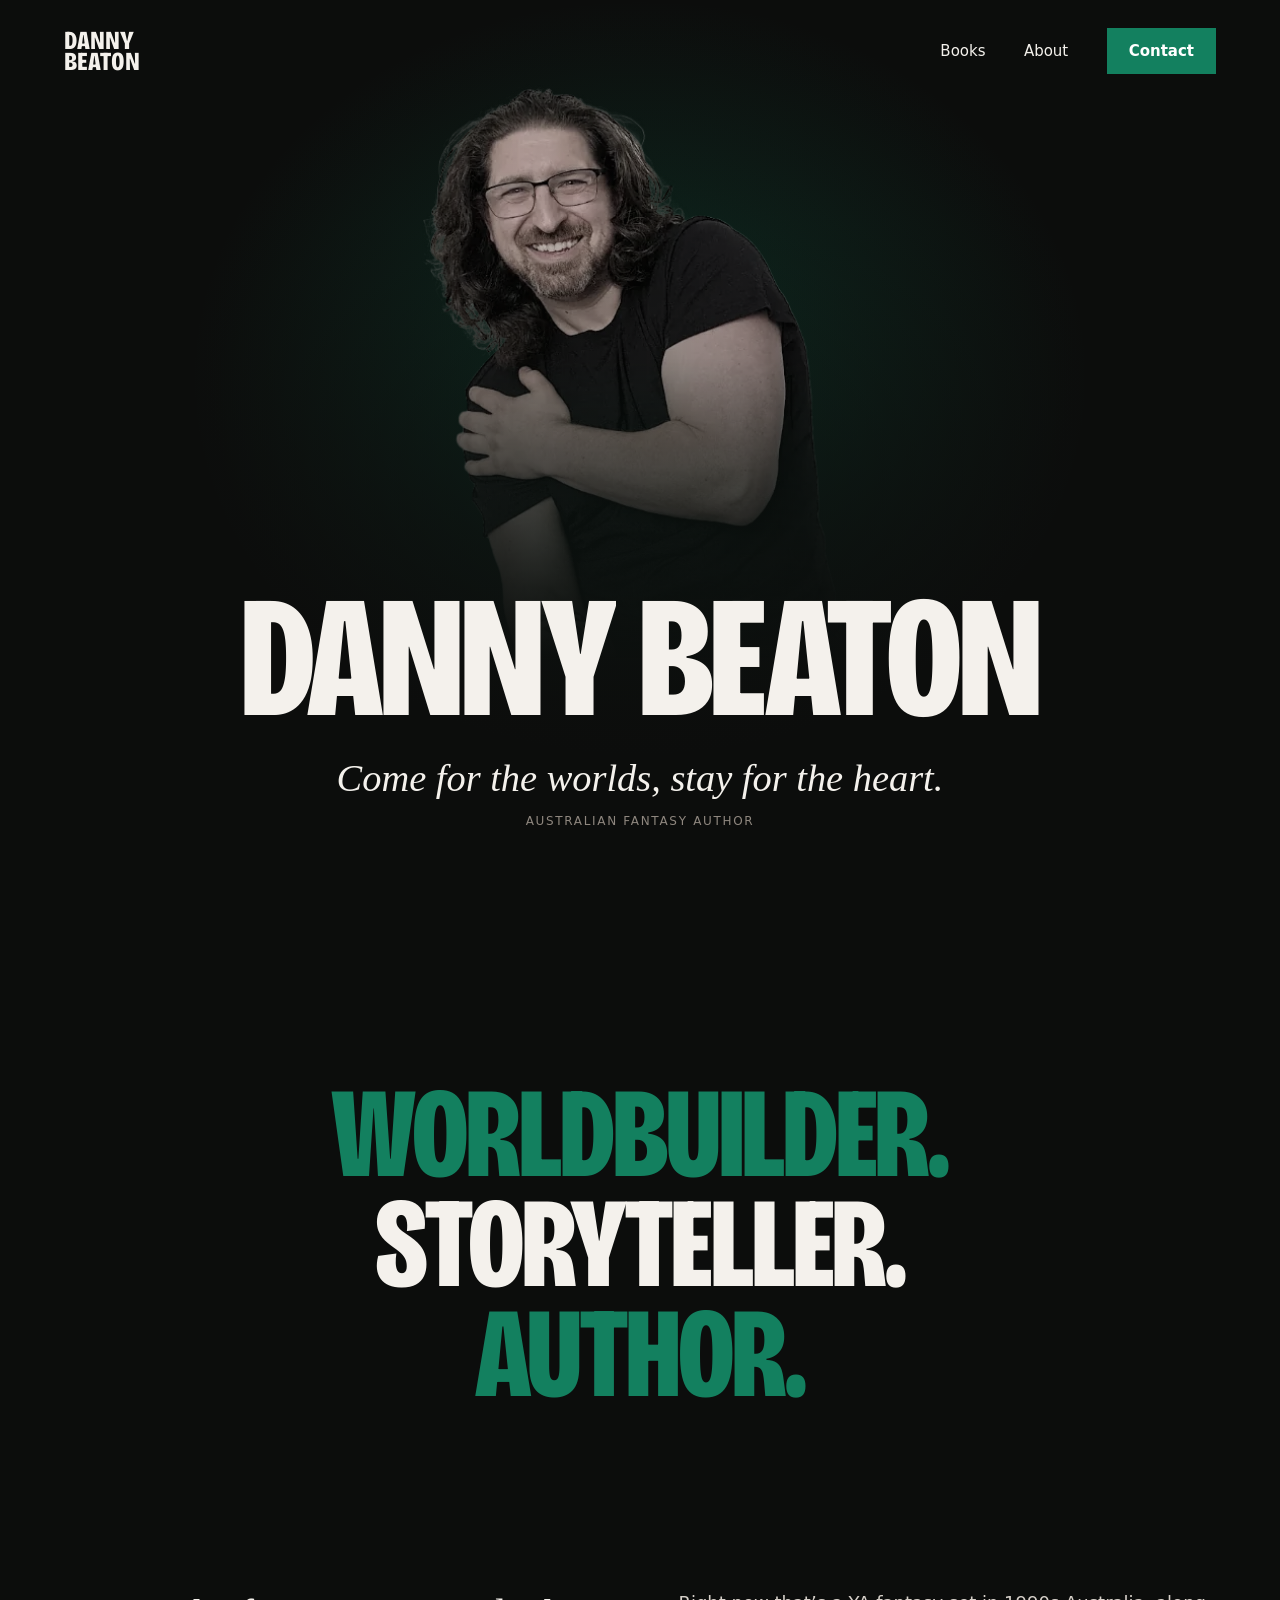
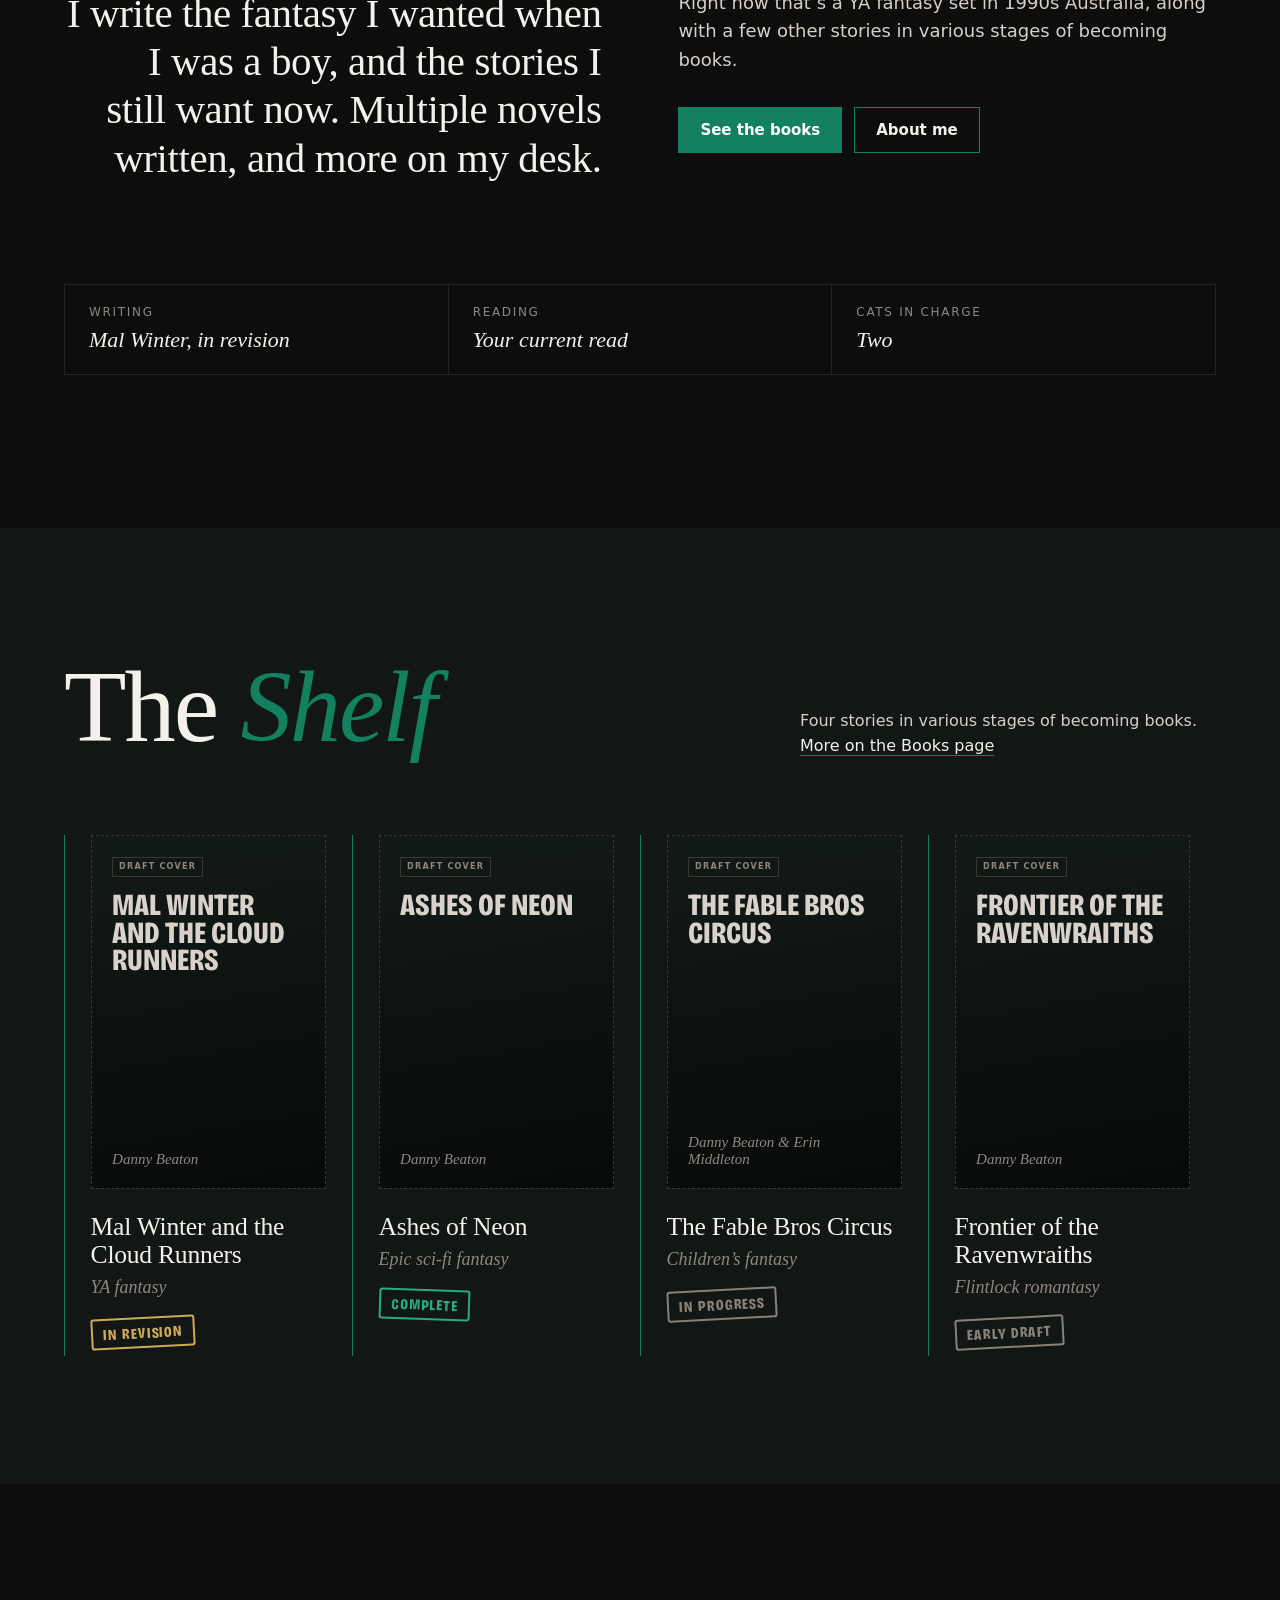
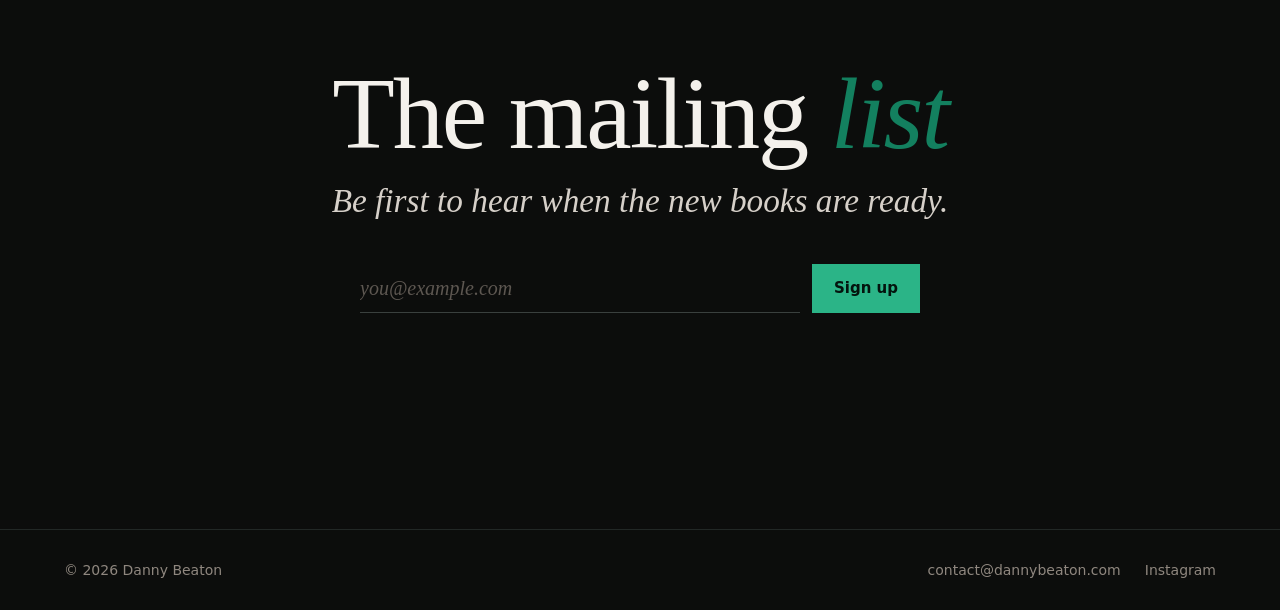
==== commit f22fd40a: "Home hero: cleaner cutout without the white fringe in the hair Co-Authored-By: Claude Opus 5.5 <nore" ====
--- a/index.html
+++ b/index.html
@@ -52,7 +52,7 @@
 <main id="main">
   <section class="hero hero--cut">
     <div class="hero-photo" aria-hidden="true">
-      <img class="hero-cut" src="/assets/img/danny-hero-cut-602.webp" alt="" width="436" height="602" fetchpriority="high">
+      <img class="hero-cut" src="/assets/img/danny-hero-cut.webp" alt="" width="436" height="603" fetchpriority="high">
     </div>
     <div class="hero-inner wrap">
       <h1 class="display lines"><span><span>Danny</span></span> <span><span>Beaton</span></span></h1>
--- a/assets/css/site.css
+++ b/assets/css/site.css
@@ -86,7 +86,7 @@
 .hero--cut { background: radial-gradient(ellipse 50% 60% at 50% 42%, color-mix(in srgb, var(--accent) 32%, transparent), transparent 70%), var(--bg); }
 .hero--cut::before { background: linear-gradient(to top, var(--bg) 4%, transparent 40%); }
 .hero--cut .hero-photo { display: grid; justify-items: center; align-items: end; padding-bottom: clamp(150px, 16vw, 230px); }
-.hero--cut .hero-photo img.hero-cut { width: auto; height: min(68svh, 640px); object-fit: contain; transform: none; filter: grayscale(.55) contrast(1.05) brightness(.95); -webkit-mask-image: linear-gradient(to bottom, #000 72%, transparent 98%); mask-image: linear-gradient(to bottom, #000 72%, transparent 98%); }
+.hero--cut .hero-photo img.hero-cut { width: auto; height: min(68svh, 640px); object-fit: contain; transform: none; filter: grayscale(.55) contrast(1.05) brightness(.95); -webkit-mask-image: linear-gradient(to bottom, #000 45%, rgb(0 0 0 / .55) 70%, transparent 94%); mask-image: linear-gradient(to bottom, #000 45%, rgb(0 0 0 / .55) 70%, transparent 94%); }
 .hero::before { content: ""; position: absolute; inset: 0; z-index: 1; background: linear-gradient(to top, var(--bg) 6%, rgb(12 13 12 / .55) 45%, rgb(12 13 12 / .15) 75%); }
 .hero-inner { position: relative; z-index: 2; padding-bottom: clamp(32px, 6vw, 72px); text-align: center; }
 .hero h1 { font-size: clamp(84px, 20vw, 290px); }
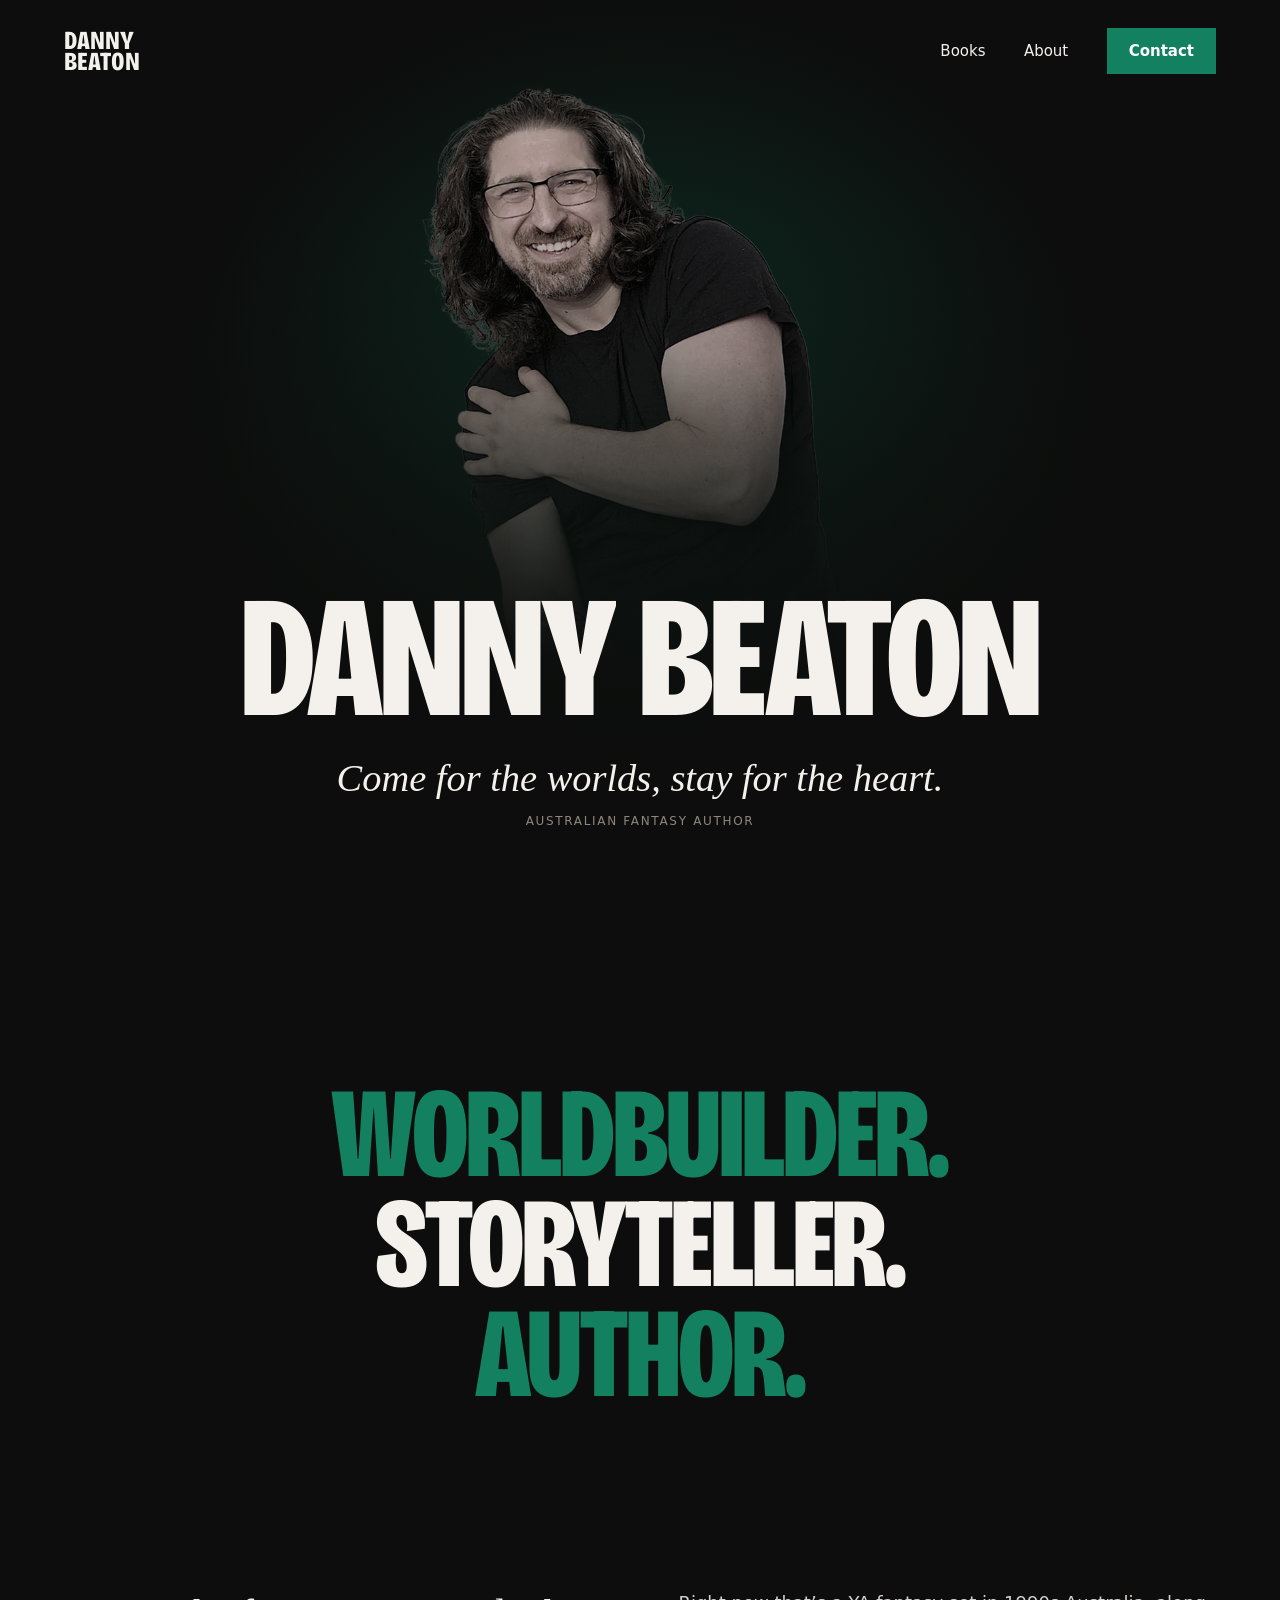
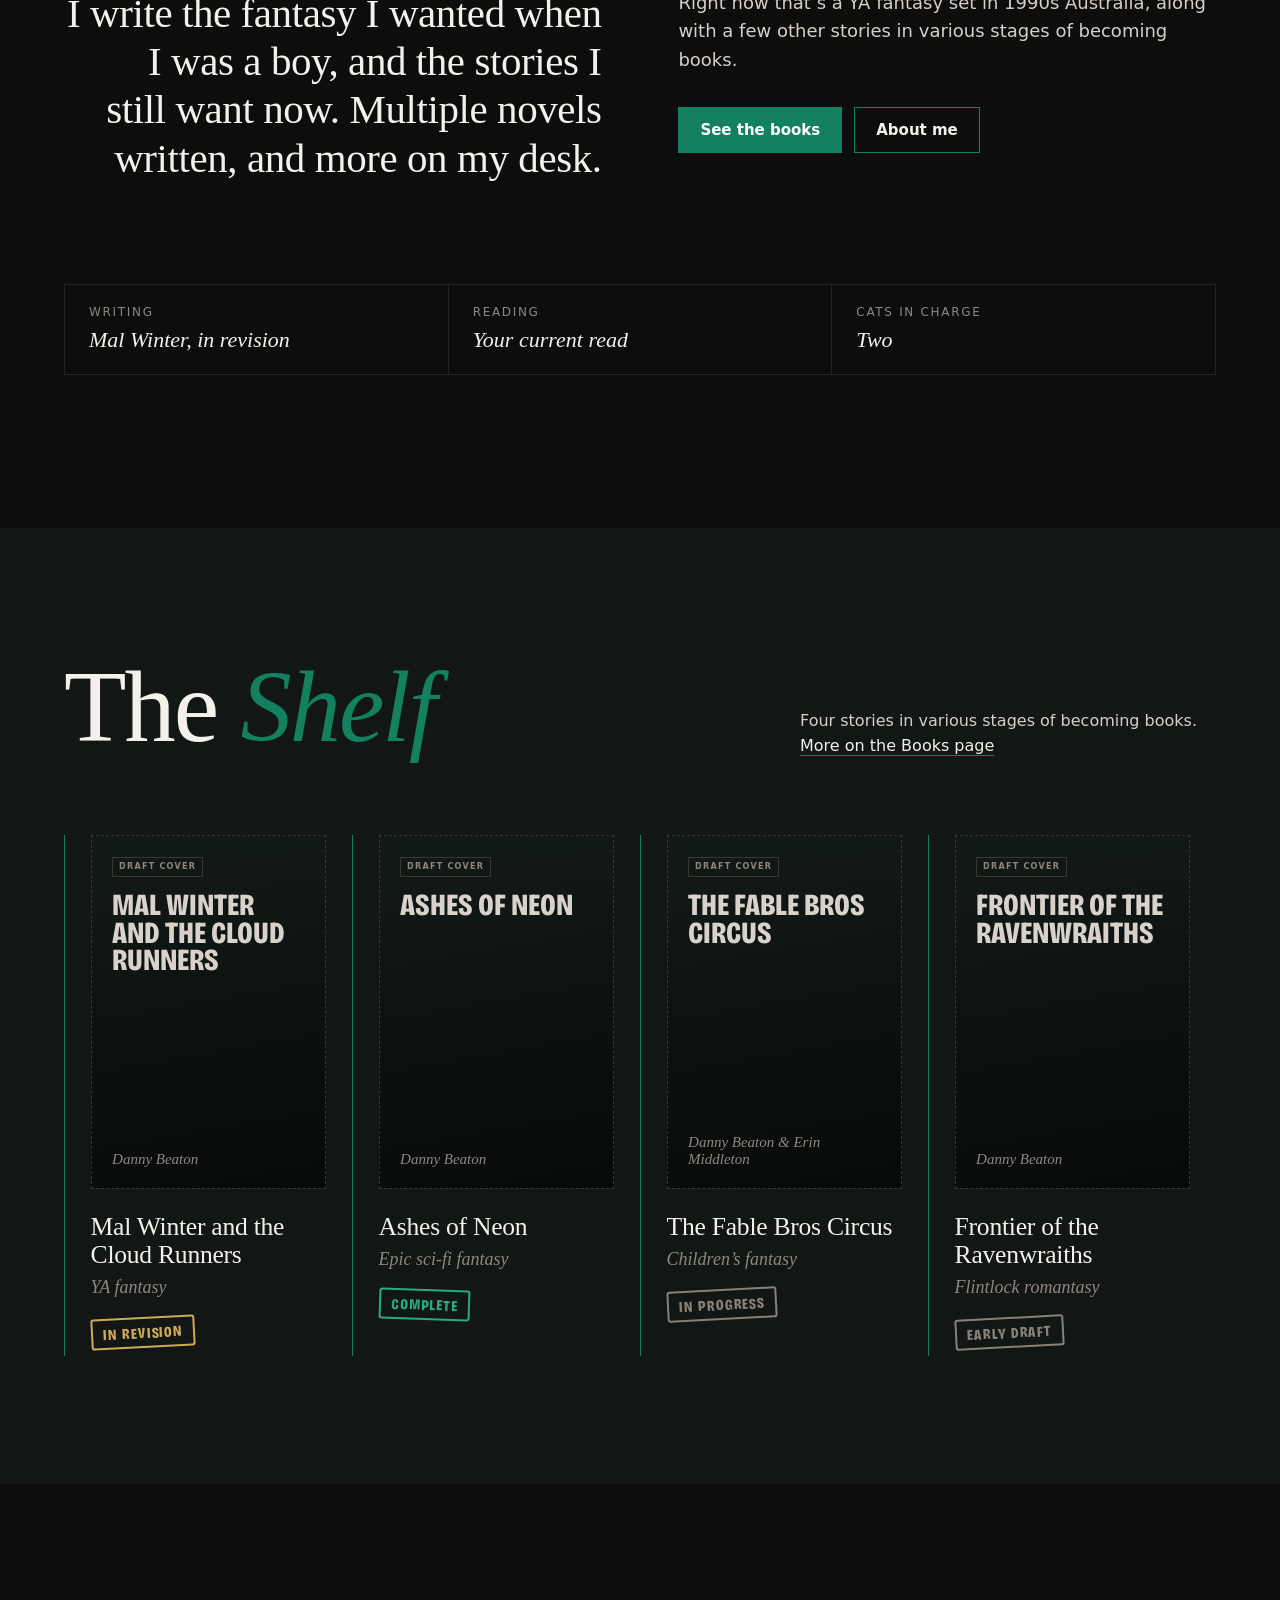
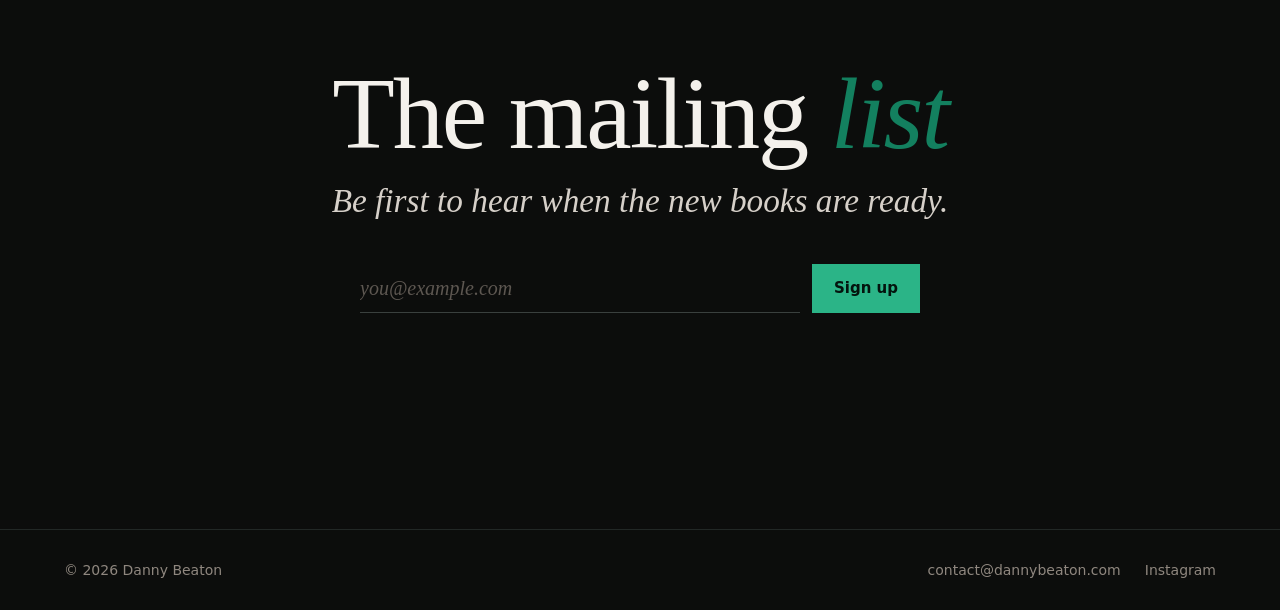
==== commit f67794f8: "Home hero: high-resolution cutout with responsive sizes Co-Authored-By: Claude Opus 5.5 <noreply@ant" ====
--- a/index.html
+++ b/index.html
@@ -52,7 +52,7 @@
 <main id="main">
   <section class="hero hero--cut">
     <div class="hero-photo" aria-hidden="true">
-      <img class="hero-cut" src="/assets/img/danny-hero-cut.webp" alt="" width="436" height="603" fetchpriority="high">
+      <img class="hero-cut" src="/assets/img/danny-hero-cut-1400.webp" srcset="/assets/img/danny-hero-cut-900.webp 652w, /assets/img/danny-hero-cut-1400.webp 1014w" sizes="(max-width: 760px) 80vw, 460px" alt="" width="1014" height="1400" fetchpriority="high">
     </div>
     <div class="hero-inner wrap">
       <h1 class="display lines"><span><span>Danny</span></span> <span><span>Beaton</span></span></h1>
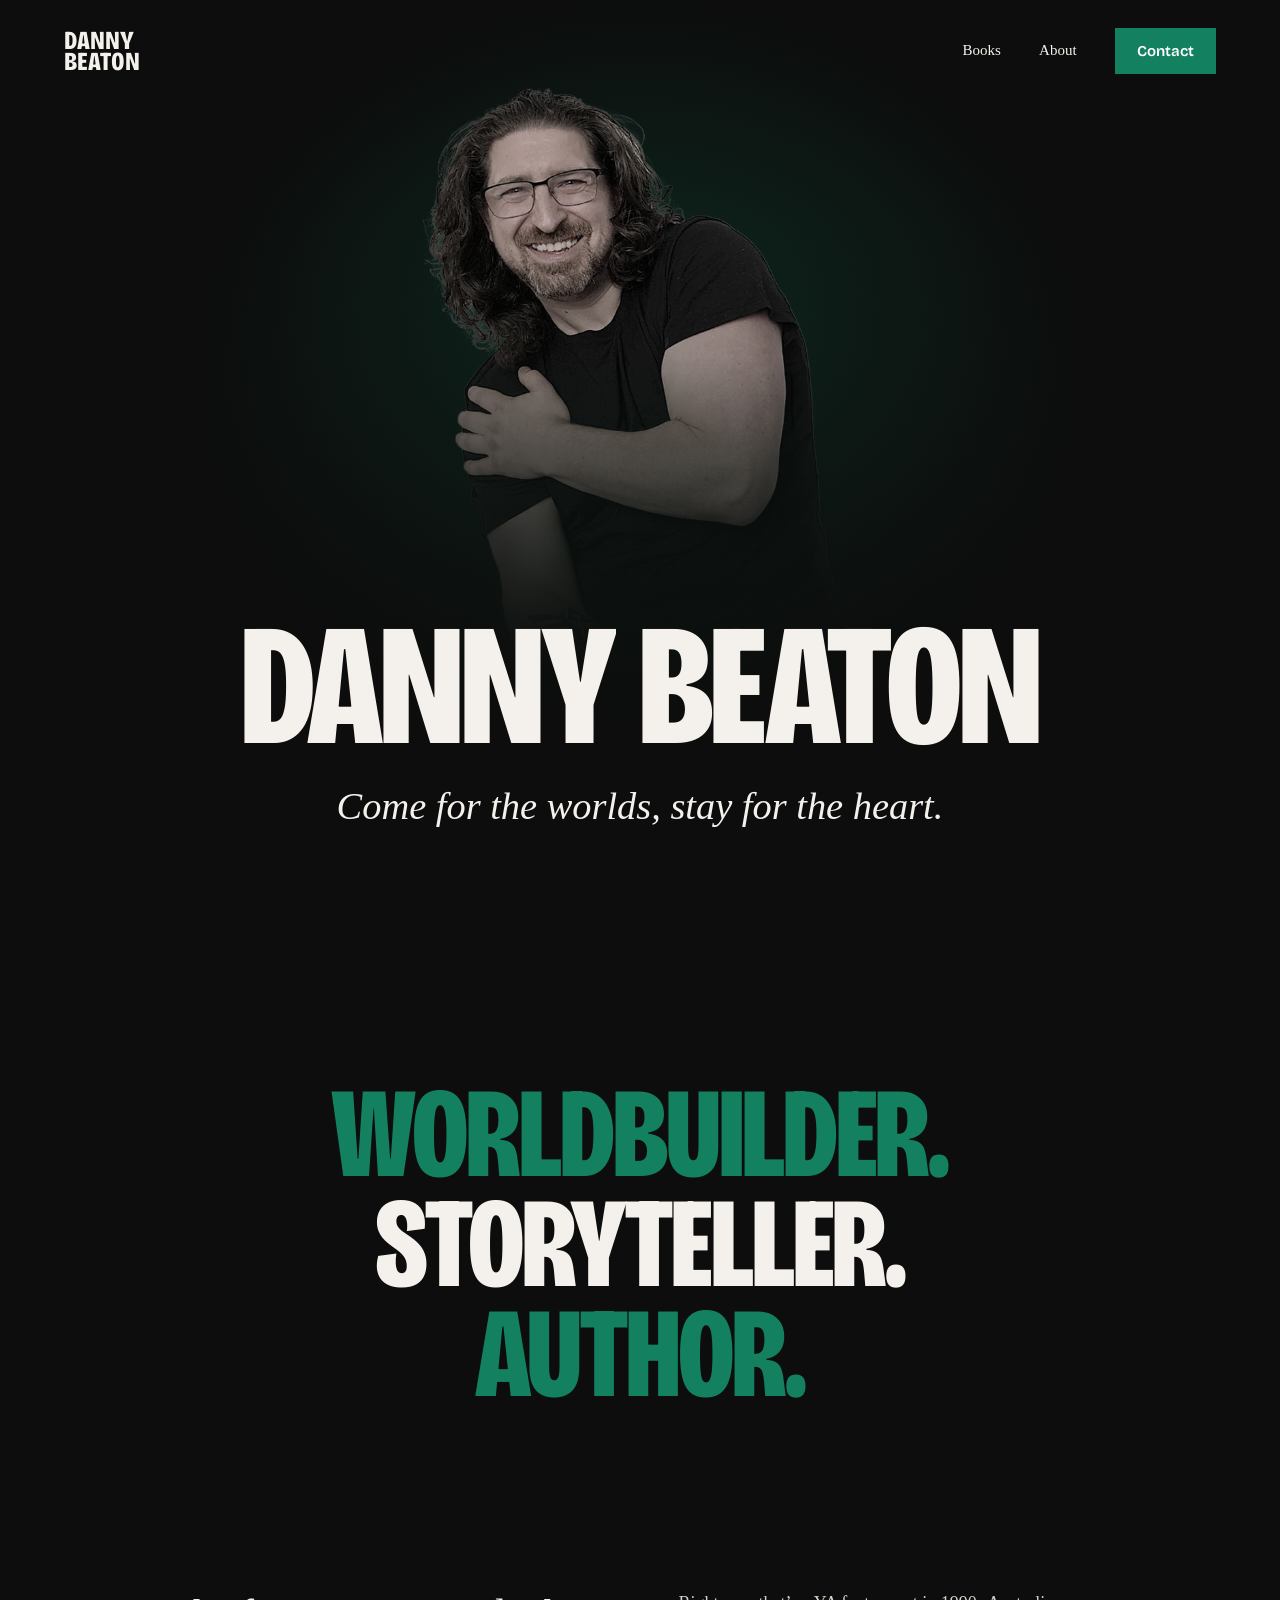
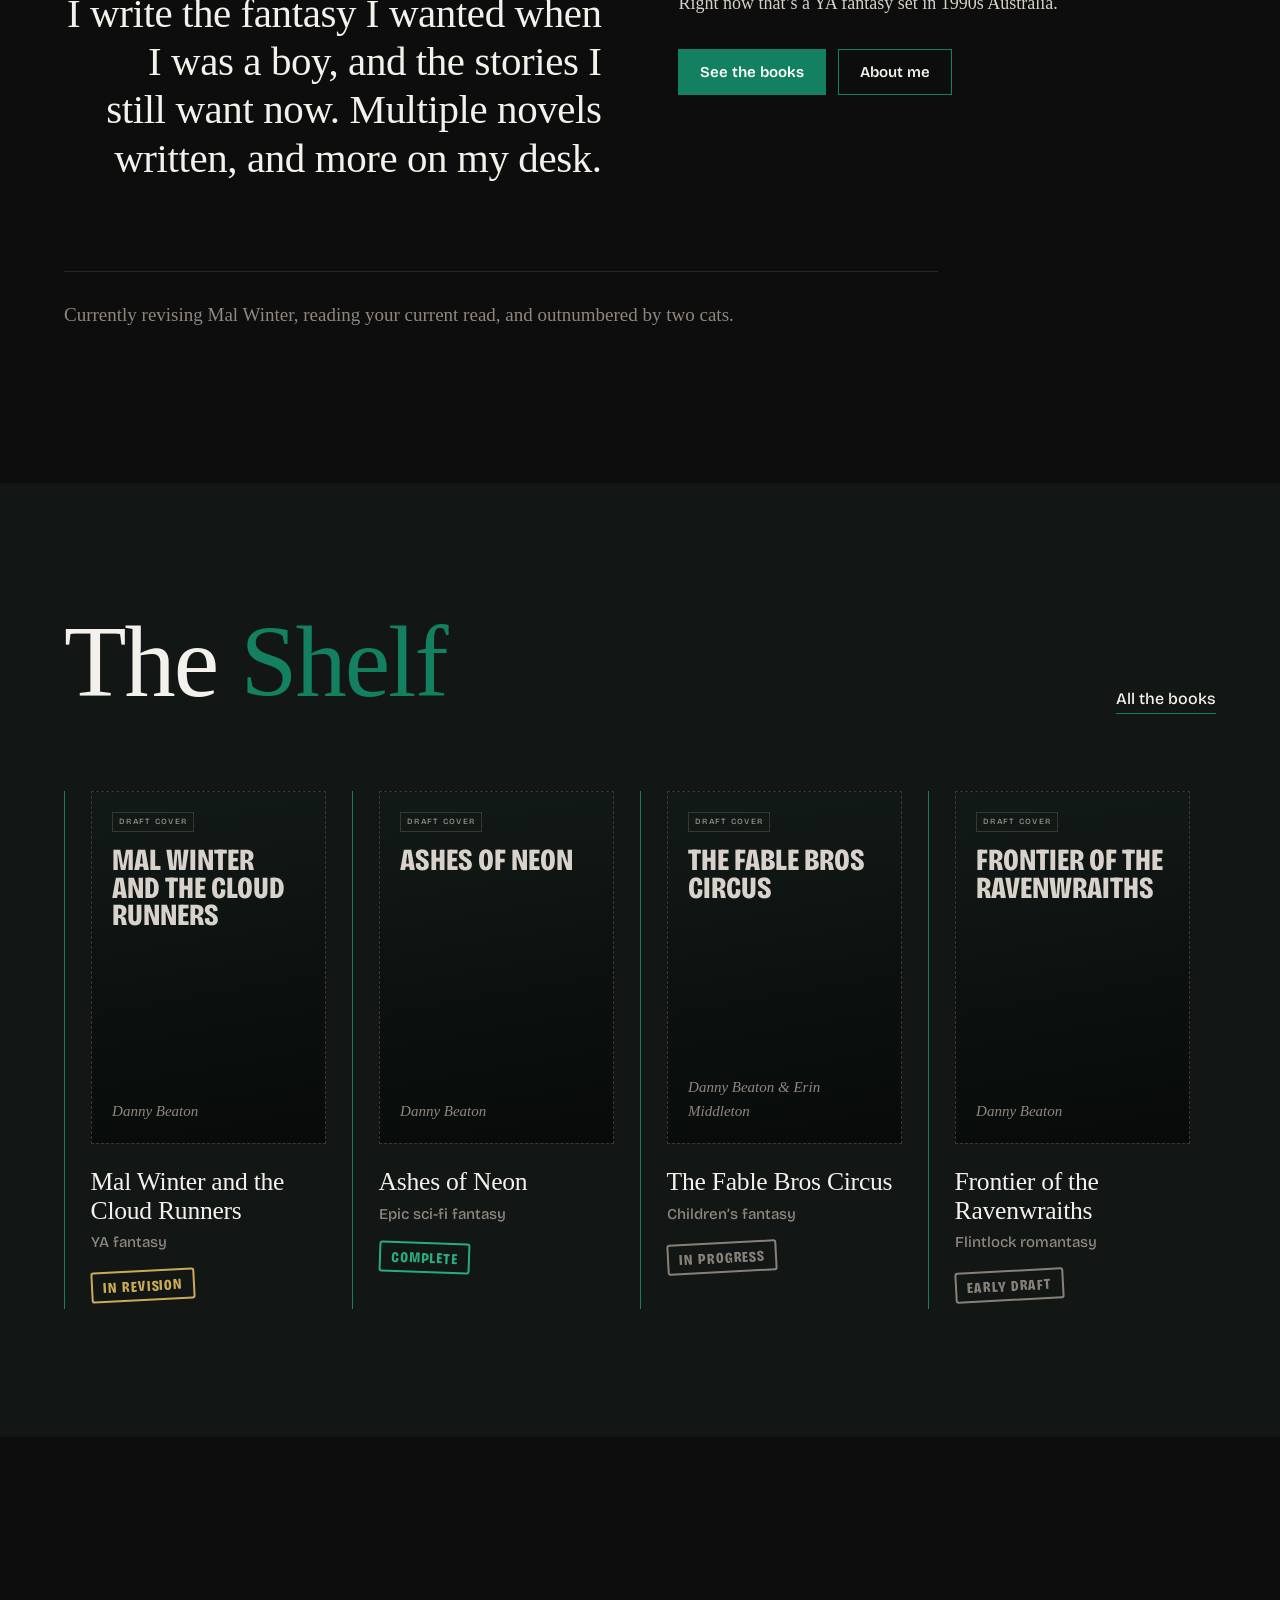
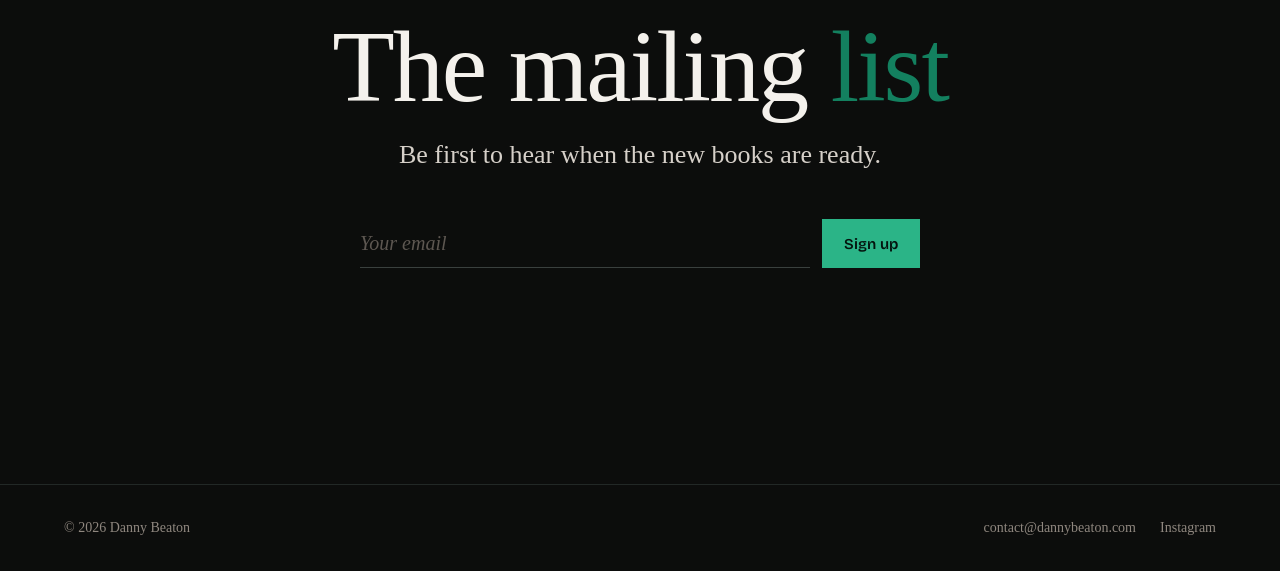
==== commit 63770926: "Strip the dashboard look - Drop Inter: Bricolage for UI and display, Newsreader for everything else " ====
--- a/index.html
+++ b/index.html
@@ -57,7 +57,6 @@
     <div class="hero-inner wrap">
       <h1 class="display lines"><span><span>Danny</span></span> <span><span>Beaton</span></span></h1>
       <p class="it tagline">Come for the worlds, stay for the heart.</p>
-      <p class="label tagline-sub">Australian fantasy author</p>
     </div>
   </section>
 
@@ -69,50 +68,46 @@
     <div class="intro">
       <p class="lead">I write the fantasy I wanted when I was a boy, and the stories I still want now. Multiple novels written, and more on my desk.</p>
       <div class="body">
-        <p>Right now that’s a YA fantasy set in 1990s Australia, along with a few other stories in various stages of becoming books.</p>
+        <p>Right now that’s a YA fantasy set in 1990s Australia.</p>
         <div class="actions">
           <a class="btn" href="/books">See the books</a>
           <a class="btn ghost" href="/about">About me</a>
         </div>
       </div>
     </div>
-    <!-- Keep these current. Edit the three values below. -->
-    <dl class="currently" aria-label="Currently">
-      <div><dt>Writing</dt><dd>Mal Winter, in revision</dd></div>
-      <div><dt>Reading</dt><dd>Your current read</dd></div>
-      <div><dt>Cats in charge</dt><dd>Two</dd></div>
-    </dl>
+    <!-- Keep this current: what you're writing and reading. -->
+    <p class="currently">Currently revising Mal Winter, reading your current read, and outnumbered by two cats.</p>
   </section>
 
   <section class="shelf" aria-labelledby="shelf-title">
     <div class="wrap">
       <div class="shelf-head">
-        <h2 class="serif-head reveal" id="shelf-title">The <span class="it g">Shelf</span></h2>
-        <p>Four stories in various stages of becoming books. <a href="/books">More on the Books page</a></p>
+        <h2 class="serif-head reveal" id="shelf-title">The <span class="g">Shelf</span></h2>
+        <a class="more" href="/books">All the books</a>
       </div>
       <div class="shelf-grid">
         <a class="shelf-item reveal" href="/books#mal-winter">
           <div class="cover" aria-hidden="true"><span class="draft">Draft cover</span><span class="t">Mal Winter and the Cloud Runners</span><span class="a">Danny Beaton</span></div>
           <h3>Mal Winter and the Cloud Runners</h3>
-          <span class="it">YA fantasy</span>
+          <span class="genre">YA fantasy</span>
           <span class="stamp rev">In revision</span>
         </a>
         <a class="shelf-item reveal" href="/books#ashes-of-neon">
           <div class="cover" aria-hidden="true"><span class="draft">Draft cover</span><span class="t">Ashes of Neon</span><span class="a">Danny Beaton</span></div>
           <h3>Ashes of Neon</h3>
-          <span class="it">Epic sci-fi fantasy</span>
+          <span class="genre">Epic sci-fi fantasy</span>
           <span class="stamp done">Complete</span>
         </a>
         <a class="shelf-item reveal" href="/books#fable-bros-circus">
           <div class="cover" aria-hidden="true"><span class="draft">Draft cover</span><span class="t">The Fable Bros Circus</span><span class="a">Danny Beaton &amp; Erin Middleton</span></div>
           <h3>The Fable Bros Circus</h3>
-          <span class="it">Children’s fantasy</span>
+          <span class="genre">Children’s fantasy</span>
           <span class="stamp">In progress</span>
         </a>
         <a class="shelf-item reveal" href="/books#frontier-of-the-ravenwraiths">
           <div class="cover" aria-hidden="true"><span class="draft">Draft cover</span><span class="t">Frontier of the Ravenwraiths</span><span class="a">Danny Beaton</span></div>
           <h3>Frontier of the Ravenwraiths</h3>
-          <span class="it">Flintlock romantasy</span>
+          <span class="genre">Flintlock romantasy</span>
           <span class="stamp">Early draft</span>
         </a>
       </div>
@@ -120,12 +115,12 @@
   </section>
 
   <section class="newsletter wrap" aria-labelledby="newsletter-title">
-    <h2 class="serif-head reveal" id="newsletter-title">The mailing <span class="it g">list</span></h2>
-    <p class="it">Be first to hear when the new books are ready.</p>
+    <h2 class="serif-head reveal" id="newsletter-title">The mailing <span class="g">list</span></h2>
+    <p class="sub">Be first to hear when the new books are ready.</p>
     <!-- Newsletter: paste your MailerLite or Kit form URL into action="" and match the email field name. See README. -->
     <form class="signup" data-newsletter action="" method="post">
       <label class="sr-only" for="nl-email">Email address</label>
-      <input id="nl-email" type="email" name="email" placeholder="you@example.com" autocomplete="email" required>
+      <input id="nl-email" type="email" name="email" placeholder="Your email" autocomplete="email" required>
       <button class="btn bright" type="submit">Sign up</button>
     </form>
     <p class="form-note" aria-live="polite"></p>
--- a/assets/css/site.css
+++ b/assets/css/site.css
@@ -3,14 +3,13 @@
 @font-face { font-family: "Bricolage Grotesque"; src: url("/assets/fonts/bricolage-grotesque.woff2") format("woff2"); font-weight: 200 800; font-stretch: 75% 100%; font-display: swap; }
 @font-face { font-family: "Newsreader"; src: url("/assets/fonts/newsreader.woff2") format("woff2"); font-weight: 300 500; font-style: normal; font-display: swap; }
 @font-face { font-family: "Newsreader"; src: url("/assets/fonts/newsreader-italic.woff2") format("woff2"); font-weight: 300 500; font-style: italic; font-display: swap; }
-@font-face { font-family: "Inter"; src: url("/assets/fonts/inter.woff2") format("woff2"); font-weight: 400 600; font-display: swap; }
 
 @view-transition { navigation: auto; }
 
 :root {
   --display: "Bricolage Grotesque", "Arial Narrow", sans-serif;
   --serif: "Newsreader", Georgia, serif;
-  --sans: "Inter", system-ui, -apple-system, sans-serif;
+  --ui: "Bricolage Grotesque", system-ui, sans-serif;
   --gutter: clamp(16px, 5vw, 80px);
 
   --bg: #0c0d0c;
@@ -32,8 +31,8 @@
 /* ---------- Base ---------- */
 *, *::before, *::after { box-sizing: border-box; }
 * { margin: 0; }
-html { background: var(--bg); color: var(--ink); font-family: var(--sans); -webkit-font-smoothing: antialiased; text-size-adjust: 100%; }
-body { min-height: 100svh; display: flex; flex-direction: column; overflow-x: clip; }
+html { background: var(--bg); color: var(--ink); font-family: var(--serif); -webkit-font-smoothing: antialiased; text-size-adjust: 100%; }
+body { min-height: 100svh; display: flex; flex-direction: column; overflow-x: clip; margin: 0; background: var(--bg); color: var(--ink); font: 400 19px/1.55 var(--serif); }
 main { flex: 1; }
 a { color: inherit; text-decoration: none; }
 img { display: block; max-width: 100%; height: auto; }
@@ -44,7 +43,6 @@
 .display { font-family: var(--display); font-weight: 800; font-stretch: 75%; text-transform: uppercase; letter-spacing: -0.015em; line-height: .86; }
 .serif-head { font-family: var(--serif); font-weight: 400; letter-spacing: -0.02em; line-height: 1; text-wrap: balance; }
 .it { font-family: var(--serif); font-style: italic; font-weight: 400; }
-.label { font-size: 12px; font-weight: 500; letter-spacing: .14em; text-transform: uppercase; color: var(--muted); }
 .g { color: var(--accent); }
 .sr-only { position: absolute; width: 1px; height: 1px; padding: 0; margin: -1px; overflow: hidden; clip: rect(0 0 0 0); white-space: nowrap; border: 0; }
 .skip { position: absolute; left: 16px; top: -100px; z-index: 100; background: var(--ink); color: var(--bg); padding: 10px 14px; font-weight: 600; }
@@ -58,7 +56,7 @@
 .site-nav a.u { padding-bottom: 2px; background: linear-gradient(currentColor 0 0) 0 100% / 0 1px no-repeat; transition: background-size .35s var(--ease); }
 .site-nav a.u:hover, .site-nav a.u[aria-current="page"] { background-size: 100% 1px; }
 
-.btn { display: inline-block; border: 0; cursor: pointer; background: var(--accent); color: #fff; padding: 14px 22px; font: 600 15px/1.2 var(--sans); transition: transform .3s var(--ease), background .3s; }
+.btn { display: inline-block; border: 0; cursor: pointer; background: var(--accent); color: #fff; padding: 14px 22px; font: 600 15px/1.2 var(--ui); transition: transform .3s var(--ease), background .3s; }
 .btn:hover { transform: translateY(-2px); }
 .btn.bright { background: var(--bright); color: var(--on-bright); }
 .btn.ghost { background: transparent; color: var(--ink); box-shadow: inset 0 0 0 1px var(--accent); }
@@ -68,7 +66,7 @@
 
 /* Draft typographic cover: deliberately unfinished-looking until real covers land */
 .cover { position: relative; aspect-ratio: 2 / 3; display: flex; flex-direction: column; padding: clamp(14px, 1.6vw, 22px); border: 1px dashed #3a3632; background: linear-gradient(170deg, #121a17, #070a09); overflow: hidden; transition: transform .6s var(--ease); }
-.cover .draft { align-self: flex-start; border: 1px solid #3a3632; color: var(--muted); font: 600 8px/1 var(--sans); letter-spacing: .16em; text-transform: uppercase; padding: 5px 6px; }
+.cover .draft { align-self: flex-start; border: 1px solid #3a3632; color: var(--muted); font: 600 8px/1 var(--ui); letter-spacing: .16em; text-transform: uppercase; padding: 5px 6px; }
 .cover .t { margin-block: 14px auto; font-family: var(--display); font-weight: 800; font-stretch: 75%; text-transform: uppercase; line-height: .9; font-size: clamp(22px, 2.4vw, 34px); color: #d8d2cb; }
 .cover .a { font-family: var(--serif); font-style: italic; font-size: 15px; color: var(--muted); }
 .cover img { position: absolute; inset: 0; width: 100%; height: 100%; object-fit: cover; }
@@ -95,7 +93,6 @@
   .hero h1.lines > span { display: inline-block; }
 }
 .tagline { font-size: clamp(24px, 3vw, 42px); line-height: 1.12; margin-top: 24px; animation: fade 1.2s .5s both; }
-.tagline-sub { margin-top: 14px; animation: fade 1.2s .7s both; }
 
 /* Rising headline lines (hero + page heads) */
 .lines > span { display: block; overflow: clip; }
@@ -114,29 +111,25 @@
 .actions { display: flex; flex-wrap: wrap; gap: 12px; margin-top: 32px; }
 
 /* ---------- Currently ---------- */
-.currently { display: grid; grid-template-columns: repeat(3, 1fr); gap: 1px; background: var(--line); border: 1px solid var(--line); margin-block: clamp(64px, 8vw, 112px) clamp(96px, 12vw, 160px); }
-.currently div { background: var(--bg); padding: 20px 24px; }
-.currently dt { font-size: 12px; font-weight: 500; letter-spacing: .14em; text-transform: uppercase; color: var(--muted); }
-.currently dd { margin-top: 8px; font-family: var(--serif); font-style: italic; font-size: 22px; line-height: 1.2; }
+.currently { margin-block: clamp(56px, 7vw, 96px) clamp(96px, 12vw, 160px); padding-top: 28px; border-top: 1px solid var(--line); font-size: 19px; color: var(--muted); max-width: 46em; }
 
 /* ---------- Shelf (home) ---------- */
 .shelf { background: var(--bg-2); padding-block: clamp(80px, 10vw, 160px); }
 .shelf-head { display: flex; justify-content: space-between; align-items: end; gap: 24px; flex-wrap: wrap; margin-bottom: clamp(40px, 6vw, 80px); }
 .shelf-head h2 { font-size: clamp(56px, 8vw, 120px); }
-.shelf-head p { max-width: 26em; color: var(--ink-2); line-height: 1.55; }
-.shelf-head p a { color: var(--ink); border-bottom: 1px solid var(--accent); }
+.shelf-head .more { font: 500 16px/1.3 var(--ui); border-bottom: 1px solid var(--accent); padding-bottom: 3px; }
 .shelf-grid { display: grid; grid-template-columns: repeat(4, 1fr); }
 .shelf-item { display: flex; flex-direction: column; align-items: flex-start; padding: 0 clamp(16px, 2vw, 28px) 8px; border-left: 1px solid var(--accent); }
 .shelf-item .cover { width: 100%; margin-bottom: 24px; }
-.shelf-item:hover .cover { transform: translateY(-6px) rotate(-1deg); }
+.shelf-item:hover .cover { transform: translateY(-4px); }
 .shelf-item h3 { font-family: var(--serif); font-weight: 400; font-size: clamp(22px, 2vw, 28px); line-height: 1.1; letter-spacing: -.01em; }
-.shelf-item .it { margin-top: 8px; font-size: 18px; line-height: 1.2; color: var(--muted); }
+.shelf-item .genre { margin-top: 8px; font: 500 15px/1.3 var(--ui); color: var(--muted); }
 .shelf-item .stamp { margin-top: 18px; }
 
 /* ---------- Newsletter ---------- */
 .newsletter { padding-block: clamp(96px, 14vw, 200px); text-align: center; }
 .newsletter h2 { font-size: clamp(52px, 8vw, 120px); }
-.newsletter p.it { font-size: clamp(22px, 2.6vw, 34px); color: var(--ink-2); margin-top: 16px; }
+.newsletter .sub { font-size: clamp(20px, 2.2vw, 26px); color: var(--ink-2); margin-top: 16px; }
 .signup { display: flex; gap: 12px; max-width: 560px; margin: 44px auto 0; }
 .signup input { flex: 1; min-width: 0; font: 400 20px/1.4 var(--serif); color: var(--ink); background: transparent; border: 0; border-bottom: 1px solid #3a403e; padding: 10px 0; border-radius: 0; transition: border-color .3s; }
 .signup input:focus { outline: none; border-color: var(--bright); }
@@ -147,7 +140,6 @@
 .band { background: var(--band); color: var(--on-accent); padding-block: clamp(72px, 9vw, 140px); }
 .band .wrap { display: flex; justify-content: space-between; align-items: end; gap: 32px; flex-wrap: wrap; }
 .band h2 { font-size: clamp(52px, 8vw, 128px); }
-.band .it { display: block; font-size: clamp(20px, 2.2vw, 28px); margin-bottom: 16px; opacity: .85; }
 .band a.line { font-weight: 600; font-size: 18px; border-bottom: 2px solid currentColor; padding-bottom: 4px; color: #fff; }
 
 /* ---------- Page head (Books / About) ---------- */
@@ -161,10 +153,9 @@
 .book-inner { display: grid; grid-template-columns: 5fr 7fr; gap: clamp(40px, 7vw, 120px); align-items: center; }
 .book:nth-of-type(even) .book-cover { order: 2; }
 .book-cover .cover { width: min(100%, 380px); margin-inline: auto; box-shadow: 0 40px 80px -30px rgb(0 0 0 / .8); }
-.book:hover .cover { transform: translateY(-8px) rotate(-1.5deg); }
-.book:nth-of-type(even):hover .cover { transform: translateY(-8px) rotate(1.5deg); }
+.book:hover .cover { transform: translateY(-4px); }
 .book-cover .cover .t { font-size: clamp(28px, 3.2vw, 46px); }
-.book-text .label { display: block; margin-bottom: 20px; }
+.book-text .genre { display: block; margin-bottom: 18px; font: 500 16px/1.3 var(--ui); color: var(--muted); }
 .book h2 { font-size: clamp(48px, 6.4vw, 108px); }
 .book .hook { margin-top: 28px; max-width: 26em; font-family: var(--serif); font-size: clamp(22px, 2.2vw, 30px); line-height: 1.3; color: var(--ink-2); }
 .book .stamp { margin-top: 36px; font-size: 18px; }
@@ -175,7 +166,6 @@
 .chunk.flip { grid-template-columns: 7fr 5fr; padding-bottom: clamp(96px, 12vw, 180px); }
 .chunk.flip .chunk-img { order: 2; }
 .chunk-img .ph, .chunk-img img { aspect-ratio: 4 / 5; width: 100%; object-fit: cover; }
-.chunk-img .label { display: block; margin-top: 14px; }
 .chunk-img img { filter: grayscale(.55) contrast(1.05) brightness(.92); }
 .chunk-img:has(.cut) { background: radial-gradient(ellipse 60% 55% at 50% 40%, color-mix(in srgb, var(--accent) 30%, transparent), transparent 70%); }
 .chunk-img img.cut { aspect-ratio: auto; object-fit: contain; -webkit-mask-image: linear-gradient(to bottom, #000 80%, transparent); mask-image: linear-gradient(to bottom, #000 80%, transparent); }
@@ -192,21 +182,14 @@
 .contact h2 { font-size: clamp(56px, 9vw, 140px); }
 .contact-grid { display: grid; grid-template-columns: 5fr 7fr; gap: clamp(32px, 6vw, 96px); margin-top: clamp(48px, 6vw, 80px); align-items: start; }
 .direct p { font-size: 18px; line-height: 1.6; color: var(--ink-2); max-width: 26em; }
-.direct dl { margin-top: 12px; }
-.direct dt { font-size: 12px; font-weight: 500; letter-spacing: .14em; text-transform: uppercase; color: var(--muted); margin-top: 24px; }
-.direct dd { margin-top: 8px; font-family: var(--serif); font-style: italic; font-size: clamp(24px, 2.4vw, 32px); overflow-wrap: anywhere; }
-.direct dd a { background: linear-gradient(var(--accent) 0 0) 0 100% / 100% 1px no-repeat; transition: background-size .4s var(--ease); }
-.direct dd a:hover { background-size: 100% 100%; }
+.direct p + p { margin-top: 1em; }
+.direct a { color: var(--ink); border-bottom: 1px solid var(--accent); }
 
 .contact-form { display: grid; gap: 28px; }
-.contact-form fieldset { border: 0; padding: 0; }
-.contact-form legend, .field label { font-size: 12px; font-weight: 500; letter-spacing: .14em; text-transform: uppercase; color: var(--muted); }
-.who { display: flex; flex-wrap: wrap; gap: 8px; margin-top: 12px; }
-.who input { position: absolute; opacity: 0; pointer-events: none; }
-.who label { cursor: pointer; border: 1px solid #333a37; border-radius: 999px; padding: 12px 18px; font-size: 15px; transition: border-color .25s, background .25s, color .25s; }
-.who label:hover { border-color: var(--accent); }
-.who input:checked + label { background: var(--accent); border-color: transparent; color: #fff; }
-.who input:focus-visible + label { outline: 2px solid var(--bright); outline-offset: 3px; }
+.field label { font: 500 15px/1.3 var(--ui); color: var(--muted); }
+.field select { font: 400 21px/1.4 var(--serif); color: var(--ink); background: transparent; border: 0; border-bottom: 1px solid #3a403e; border-radius: 0; padding: 8px 0 12px; appearance: none; background-image: linear-gradient(45deg, transparent 50%, var(--muted) 50%), linear-gradient(-45deg, transparent 50%, var(--muted) 50%); background-size: 6px 6px; background-position: calc(100% - 10px) 55%, calc(100% - 4px) 55%; background-repeat: no-repeat; cursor: pointer; }
+.field select:focus { outline: none; border-color: var(--bright); }
+.field select option { background: var(--bg-2); color: var(--ink); }
 .row { display: grid; grid-template-columns: 1fr 1fr; gap: 28px; }
 .field { display: grid; gap: 10px; }
 .field input, .field textarea { font: 400 21px/1.4 var(--serif); color: var(--ink); background: transparent; border: 0; border-bottom: 1px solid #3a403e; border-radius: 0; padding: 8px 0 12px; transition: border-color .3s; }
@@ -226,7 +209,7 @@
 /* ---------- 404 ---------- */
 .lost { min-height: 80svh; display: grid; align-content: center; gap: 28px; }
 .lost h1 { font-size: clamp(72px, 16vw, 240px); }
-.lost p { font-size: clamp(22px, 2.6vw, 34px); color: var(--ink-2); }
+.lost p { font-size: clamp(20px, 2.2vw, 28px); color: var(--ink-2); }
 
 /* ---------- Motion: the name rises, page titles and the Shelf reveal, pages cross-fade ---------- */
 @keyframes rise { from { transform: translateY(100%); } }
@@ -260,7 +243,6 @@
   .chunk-img { max-width: 480px; }
   .intro .lead { text-align: left; }
   .shelf-grid { grid-template-columns: 1fr 1fr; row-gap: 48px; }
-  .currently { grid-template-columns: 1fr; }
   .book, .book:nth-of-type(even) { --side: 50%; background-position: 0 0; }
   .book { background: radial-gradient(ellipse 90% 40% at 50% 22%, color-mix(in srgb, var(--mood) 60%, transparent), transparent 70%), var(--bg); }
   .book:nth-of-type(even) { background-color: var(--bg-2); }
@@ -276,7 +258,7 @@
   .mark { font-size: 22px; }
   .shelf-item { padding-inline: 12px; }
   .shelf-item h3 { font-size: 19px; }
-  .shelf-item .it { font-size: 16px; }
+  .shelf-item .genre { font-size: 14px; }
   .shelf-item .stamp { font-size: 12px; }
   .cover .t { font-size: 20px; }
   .cover .a { font-size: 12px; }
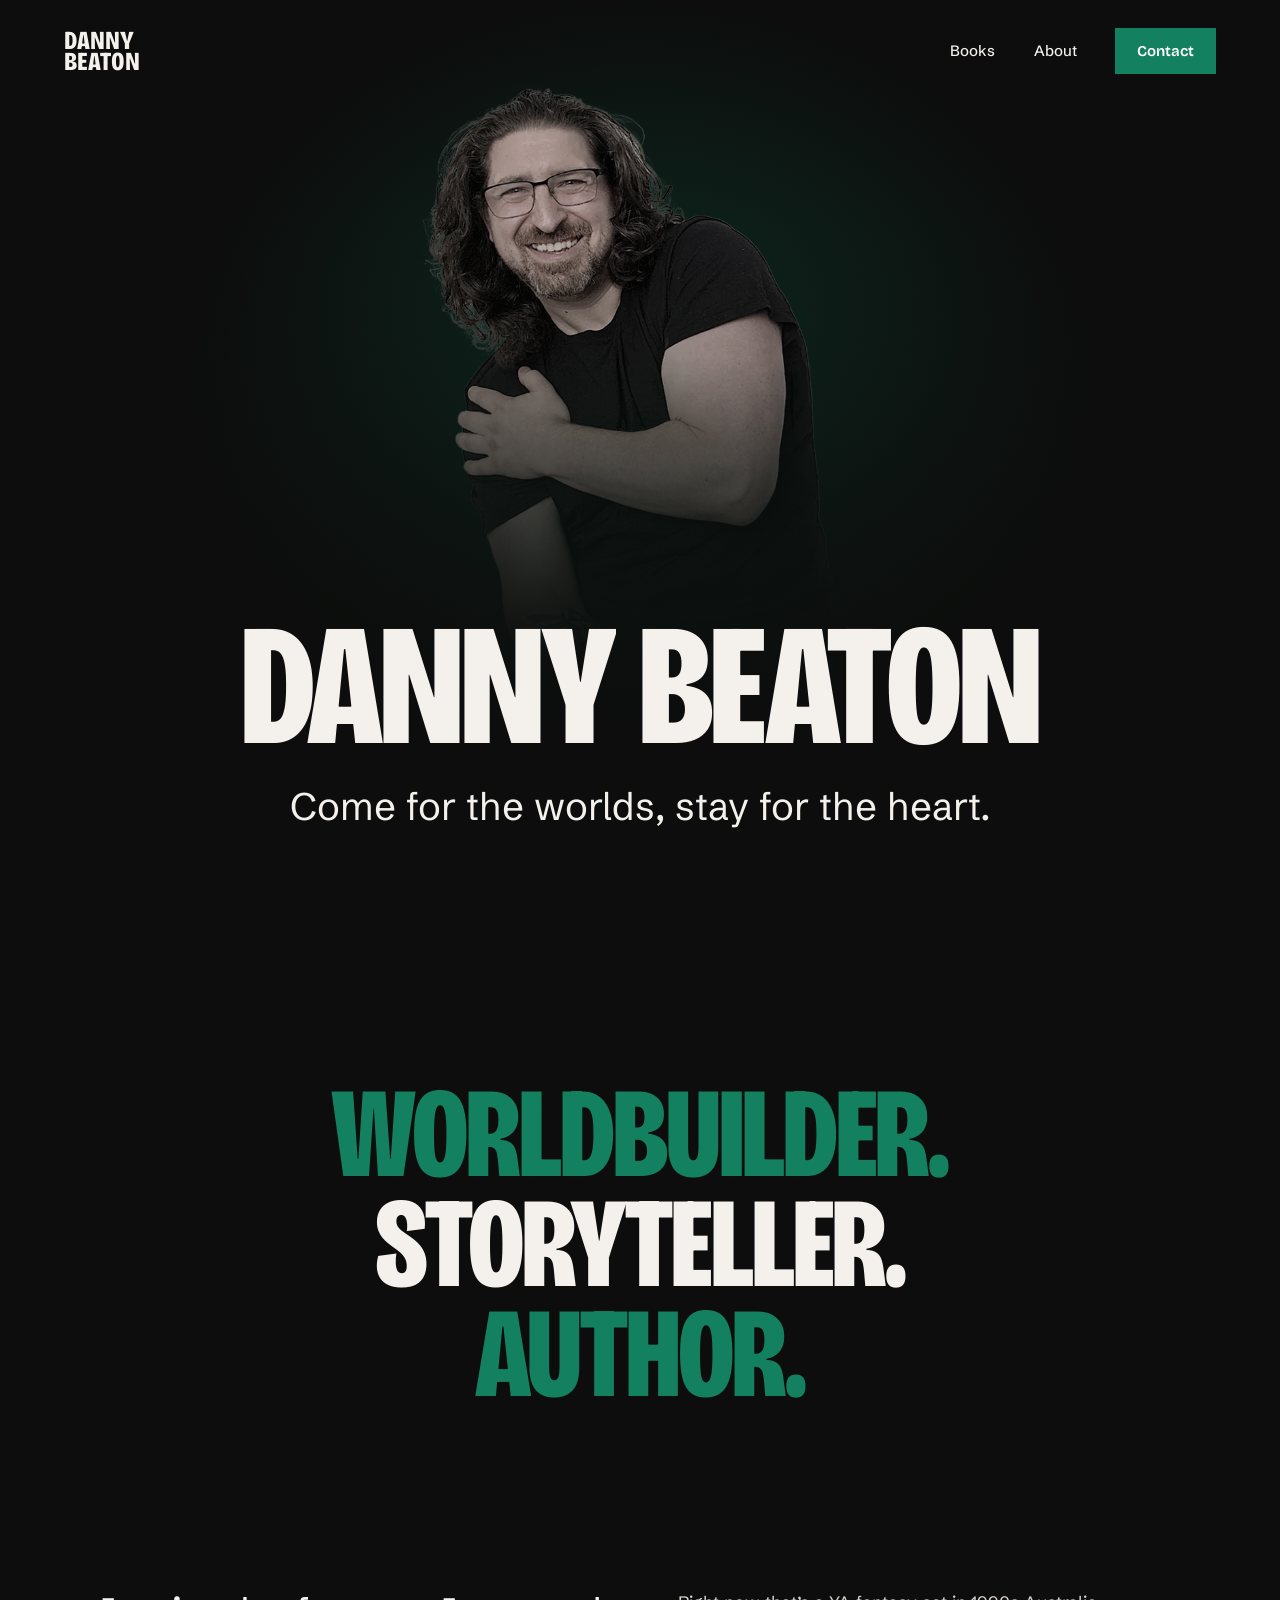
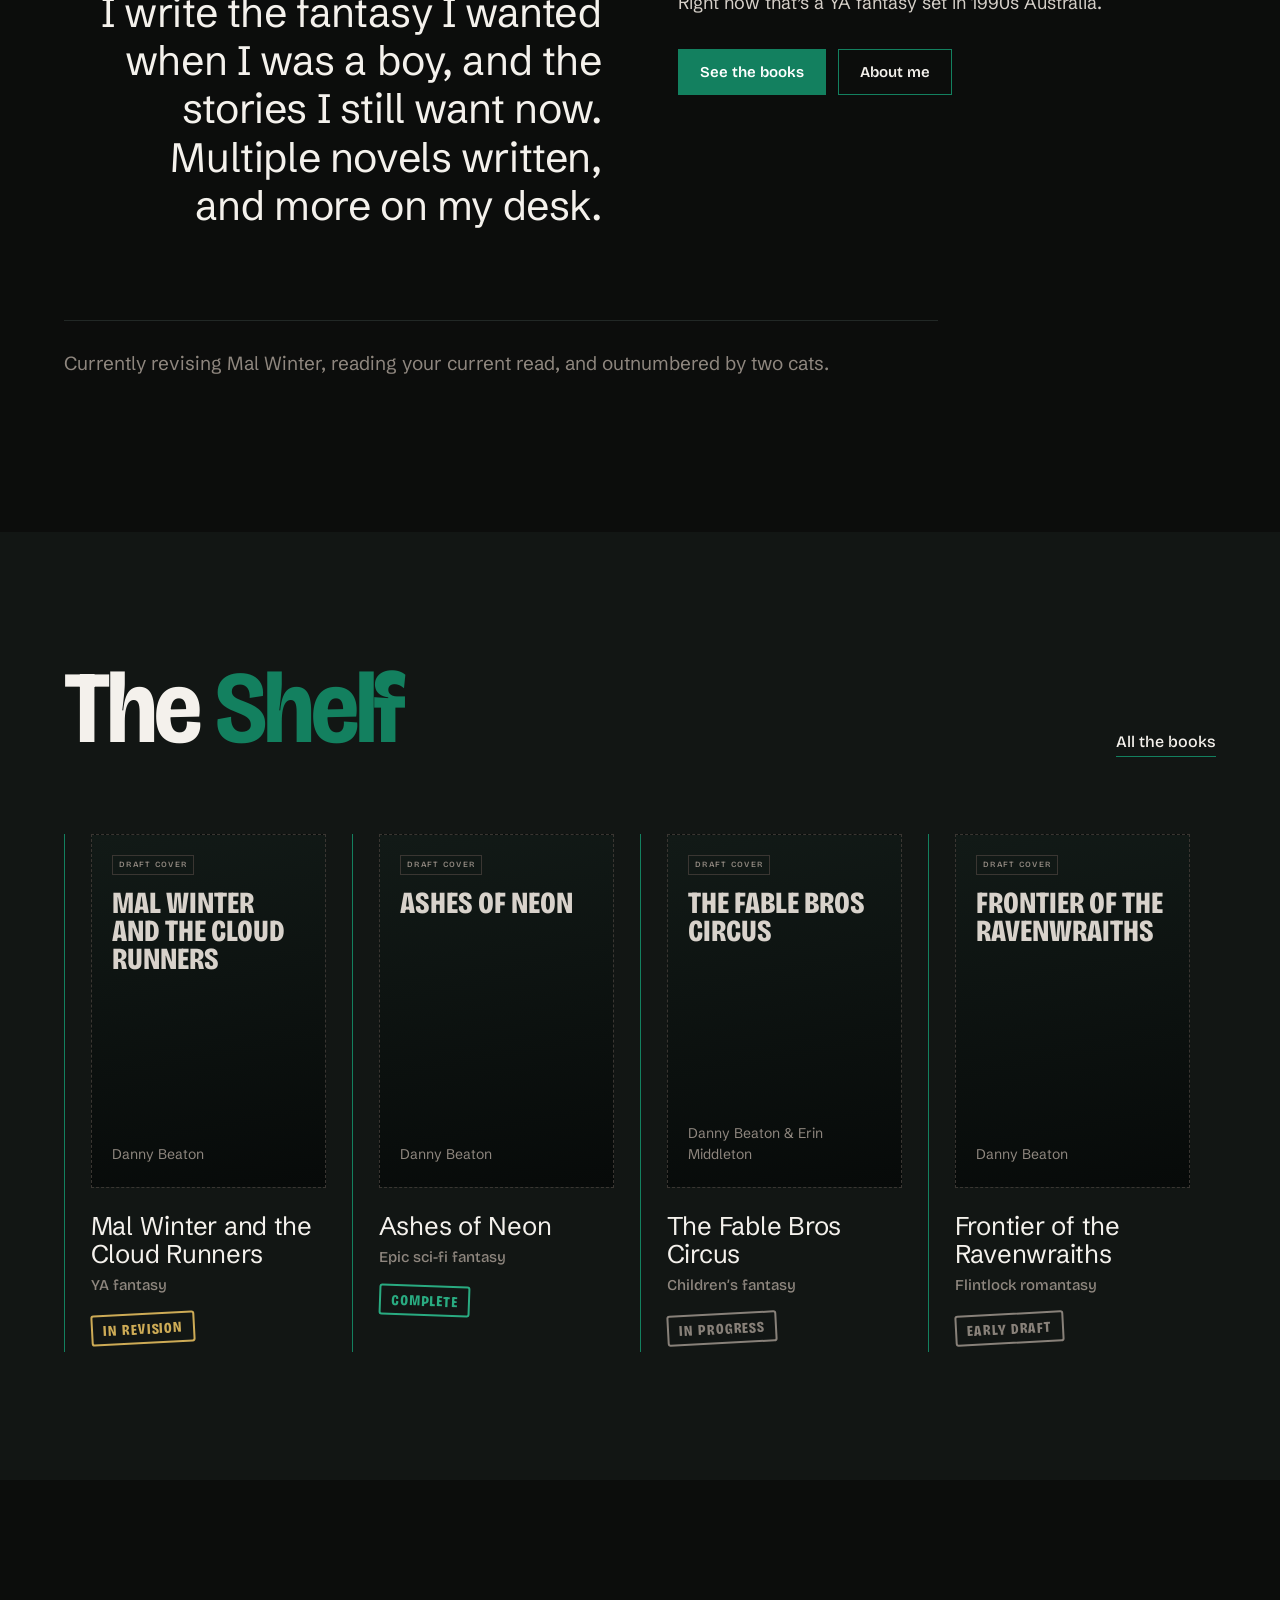
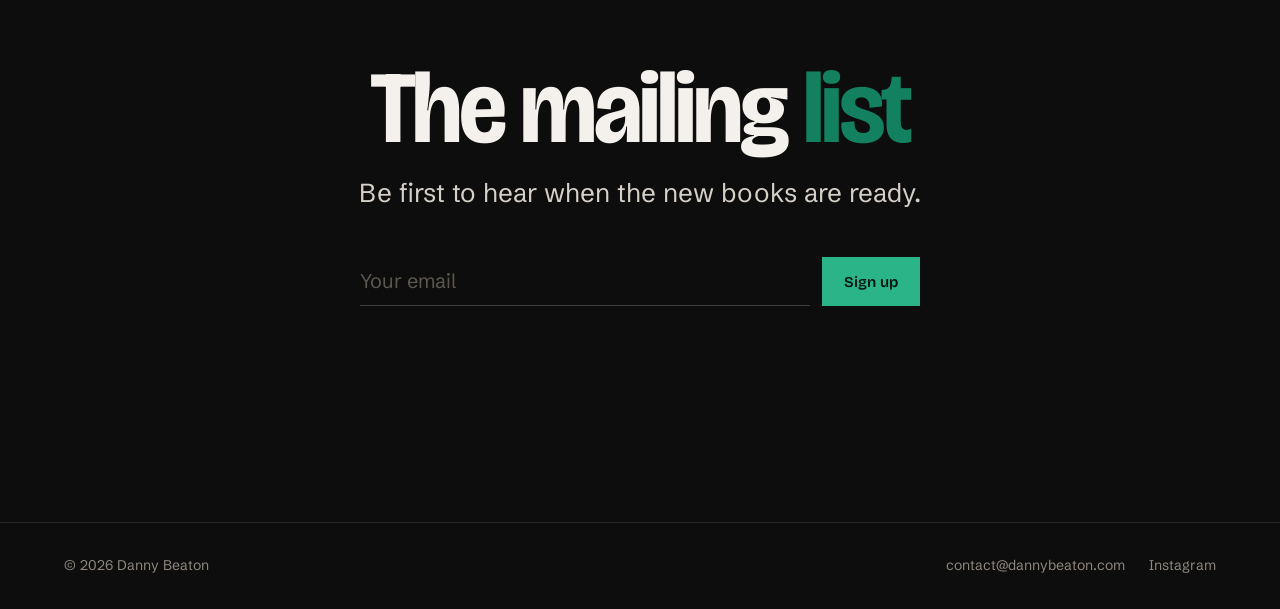
==== commit ae67b1b8: "Fonts: Bricolage headings + Schibsted Grotesk text; no italics anywhere Drops Newsreader entirely. A" ====
--- a/index.html
+++ b/index.html
@@ -15,7 +15,7 @@
   <meta name="theme-color" content="#0c0d0c">
   <link rel="icon" href="/favicon.svg" type="image/svg+xml">
   <link rel="preload" href="/assets/fonts/bricolage-grotesque.woff2" as="font" type="font/woff2" crossorigin>
-  <link rel="preload" href="/assets/fonts/newsreader-italic.woff2" as="font" type="font/woff2" crossorigin>
+  <link rel="preload" href="/assets/fonts/schibsted-grotesk.woff2" as="font" type="font/woff2" crossorigin>
   <link rel="stylesheet" href="/assets/css/site.css">
   <script src="/assets/js/site.js" defer></script>
   <script type="application/ld+json">
@@ -56,7 +56,7 @@
     </div>
     <div class="hero-inner wrap">
       <h1 class="display lines"><span><span>Danny</span></span> <span><span>Beaton</span></span></h1>
-      <p class="it tagline">Come for the worlds, stay for the heart.</p>
+      <p class="tagline">Come for the worlds, stay for the heart.</p>
     </div>
   </section>
 
@@ -82,7 +82,7 @@
   <section class="shelf" aria-labelledby="shelf-title">
     <div class="wrap">
       <div class="shelf-head">
-        <h2 class="serif-head reveal" id="shelf-title">The <span class="g">Shelf</span></h2>
+        <h2 class="head reveal" id="shelf-title">The <span class="g">Shelf</span></h2>
         <a class="more" href="/books">All the books</a>
       </div>
       <div class="shelf-grid">
@@ -115,7 +115,7 @@
   </section>
 
   <section class="newsletter wrap" aria-labelledby="newsletter-title">
-    <h2 class="serif-head reveal" id="newsletter-title">The mailing <span class="g">list</span></h2>
+    <h2 class="head reveal" id="newsletter-title">The mailing <span class="g">list</span></h2>
     <p class="sub">Be first to hear when the new books are ready.</p>
     <!-- Newsletter: paste your MailerLite or Kit form URL into action="" and match the email field name. See README. -->
     <form class="signup" data-newsletter action="" method="post">
--- a/assets/css/site.css
+++ b/assets/css/site.css
@@ -1,14 +1,13 @@
 /* Danny Beaton — Night · Phthalo */
 
+@font-face { font-family: "Schibsted Grotesk"; src: url("/assets/fonts/schibsted-grotesk.woff2") format("woff2"); font-weight: 400 900; font-display: swap; }
 @font-face { font-family: "Bricolage Grotesque"; src: url("/assets/fonts/bricolage-grotesque.woff2") format("woff2"); font-weight: 200 800; font-stretch: 75% 100%; font-display: swap; }
-@font-face { font-family: "Newsreader"; src: url("/assets/fonts/newsreader.woff2") format("woff2"); font-weight: 300 500; font-style: normal; font-display: swap; }
-@font-face { font-family: "Newsreader"; src: url("/assets/fonts/newsreader-italic.woff2") format("woff2"); font-weight: 300 500; font-style: italic; font-display: swap; }
 
 @view-transition { navigation: auto; }
 
 :root {
   --display: "Bricolage Grotesque", "Arial Narrow", sans-serif;
-  --serif: "Newsreader", Georgia, serif;
+  --text: "Schibsted Grotesk", system-ui, sans-serif;
   --ui: "Bricolage Grotesque", system-ui, sans-serif;
   --gutter: clamp(16px, 5vw, 80px);
 
@@ -31,18 +30,18 @@
 /* ---------- Base ---------- */
 *, *::before, *::after { box-sizing: border-box; }
 * { margin: 0; }
-html { background: var(--bg); color: var(--ink); font-family: var(--serif); -webkit-font-smoothing: antialiased; text-size-adjust: 100%; }
-body { min-height: 100svh; display: flex; flex-direction: column; overflow-x: clip; margin: 0; background: var(--bg); color: var(--ink); font: 400 19px/1.55 var(--serif); }
+html { background: var(--bg); color: var(--ink); font-family: var(--text); -webkit-font-smoothing: antialiased; text-size-adjust: 100%; }
+body { min-height: 100svh; display: flex; flex-direction: column; overflow-x: clip; margin: 0; background: var(--bg); color: var(--ink); font: 400 19px/1.55 var(--text); }
 main { flex: 1; }
 a { color: inherit; text-decoration: none; }
 img { display: block; max-width: 100%; height: auto; }
+em, i, cite, address { font-style: normal; } /* no italics on this site */
 :focus-visible { outline: 2px solid var(--bright); outline-offset: 3px; }
 ::selection { background: var(--accent); color: var(--on-accent); }
 
 .wrap { width: 100%; max-width: 1440px; margin-inline: auto; padding-inline: var(--gutter); }
 .display { font-family: var(--display); font-weight: 800; font-stretch: 75%; text-transform: uppercase; letter-spacing: -0.015em; line-height: .86; }
-.serif-head { font-family: var(--serif); font-weight: 400; letter-spacing: -0.02em; line-height: 1; text-wrap: balance; }
-.it { font-family: var(--serif); font-style: italic; font-weight: 400; }
+.head { font-family: var(--display); font-weight: 700; font-stretch: 90%; letter-spacing: -0.03em; line-height: .95; text-wrap: balance; }
 .g { color: var(--accent); }
 .sr-only { position: absolute; width: 1px; height: 1px; padding: 0; margin: -1px; overflow: hidden; clip: rect(0 0 0 0); white-space: nowrap; border: 0; }
 .skip { position: absolute; left: 16px; top: -100px; z-index: 100; background: var(--ink); color: var(--bg); padding: 10px 14px; font-weight: 600; }
@@ -68,7 +67,7 @@
 .cover { position: relative; aspect-ratio: 2 / 3; display: flex; flex-direction: column; padding: clamp(14px, 1.6vw, 22px); border: 1px dashed #3a3632; background: linear-gradient(170deg, #121a17, #070a09); overflow: hidden; transition: transform .6s var(--ease); }
 .cover .draft { align-self: flex-start; border: 1px solid #3a3632; color: var(--muted); font: 600 8px/1 var(--ui); letter-spacing: .16em; text-transform: uppercase; padding: 5px 6px; }
 .cover .t { margin-block: 14px auto; font-family: var(--display); font-weight: 800; font-stretch: 75%; text-transform: uppercase; line-height: .9; font-size: clamp(22px, 2.4vw, 34px); color: #d8d2cb; }
-.cover .a { font-family: var(--serif); font-style: italic; font-size: 15px; color: var(--muted); }
+.cover .a { font-family: var(--text); font-size: 14px; color: var(--muted); }
 .cover img { position: absolute; inset: 0; width: 100%; height: 100%; object-fit: cover; }
 
 /* Rubber-stamp stage labels */
@@ -106,7 +105,7 @@
 
 /* ---------- Intro ---------- */
 .intro { display: grid; grid-template-columns: 1fr 1fr; gap: clamp(32px, 6vw, 96px); }
-.intro .lead { font-family: var(--serif); font-weight: 400; font-size: clamp(28px, 3.2vw, 44px); line-height: 1.18; letter-spacing: -.01em; text-align: right; text-wrap: balance; }
+.intro .lead { font-family: var(--text); font-weight: 400; font-size: clamp(28px, 3.2vw, 44px); line-height: 1.18; letter-spacing: -.01em; text-align: right; text-wrap: balance; }
 .intro .body { font-size: 18px; line-height: 1.6; color: var(--ink-2); max-width: 32em; }
 .actions { display: flex; flex-wrap: wrap; gap: 12px; margin-top: 32px; }
 
@@ -122,7 +121,7 @@
 .shelf-item { display: flex; flex-direction: column; align-items: flex-start; padding: 0 clamp(16px, 2vw, 28px) 8px; border-left: 1px solid var(--accent); }
 .shelf-item .cover { width: 100%; margin-bottom: 24px; }
 .shelf-item:hover .cover { transform: translateY(-4px); }
-.shelf-item h3 { font-family: var(--serif); font-weight: 400; font-size: clamp(22px, 2vw, 28px); line-height: 1.1; letter-spacing: -.01em; }
+.shelf-item h3 { font-family: var(--text); font-weight: 400; font-size: clamp(22px, 2vw, 28px); line-height: 1.1; letter-spacing: -.01em; }
 .shelf-item .genre { margin-top: 8px; font: 500 15px/1.3 var(--ui); color: var(--muted); }
 .shelf-item .stamp { margin-top: 18px; }
 
@@ -131,9 +130,9 @@
 .newsletter h2 { font-size: clamp(52px, 8vw, 120px); }
 .newsletter .sub { font-size: clamp(20px, 2.2vw, 26px); color: var(--ink-2); margin-top: 16px; }
 .signup { display: flex; gap: 12px; max-width: 560px; margin: 44px auto 0; }
-.signup input { flex: 1; min-width: 0; font: 400 20px/1.4 var(--serif); color: var(--ink); background: transparent; border: 0; border-bottom: 1px solid #3a403e; padding: 10px 0; border-radius: 0; transition: border-color .3s; }
+.signup input { flex: 1; min-width: 0; font: 400 20px/1.4 var(--text); color: var(--ink); background: transparent; border: 0; border-bottom: 1px solid #3a403e; padding: 10px 0; border-radius: 0; transition: border-color .3s; }
 .signup input:focus { outline: none; border-color: var(--bright); }
-.signup input::placeholder { color: #5d5751; font-style: italic; }
+.signup input::placeholder { color: #5d5751; }
 .form-note { min-height: 1.5em; margin-top: 16px; font-size: 14px; color: var(--ink-2); }
 
 /* ---------- Band ---------- */
@@ -157,7 +156,7 @@
 .book-cover .cover .t { font-size: clamp(28px, 3.2vw, 46px); }
 .book-text .genre { display: block; margin-bottom: 18px; font: 500 16px/1.3 var(--ui); color: var(--muted); }
 .book h2 { font-size: clamp(48px, 6.4vw, 108px); }
-.book .hook { margin-top: 28px; max-width: 26em; font-family: var(--serif); font-size: clamp(22px, 2.2vw, 30px); line-height: 1.3; color: var(--ink-2); }
+.book .hook { margin-top: 28px; max-width: 26em; font-family: var(--text); font-size: clamp(22px, 2.2vw, 30px); line-height: 1.3; color: var(--ink-2); }
 .book .stamp { margin-top: 36px; font-size: 18px; }
 .note { padding-block: clamp(48px, 6vw, 80px); color: var(--muted); font-size: 15px; line-height: 1.6; max-width: 40em; }
 
@@ -170,12 +169,12 @@
 .chunk-img:has(.cut) { background: radial-gradient(ellipse 60% 55% at 50% 40%, color-mix(in srgb, var(--accent) 30%, transparent), transparent 70%); }
 .chunk-img img.cut { aspect-ratio: auto; object-fit: contain; -webkit-mask-image: linear-gradient(to bottom, #000 80%, transparent); mask-image: linear-gradient(to bottom, #000 80%, transparent); }
 .chunk-text > .prose:first-child { margin-top: 0; }
-.chunk .lead { font-family: var(--serif); font-weight: 400; font-size: clamp(28px, 3.2vw, 44px); line-height: 1.18; letter-spacing: -.01em; text-wrap: balance; }
+.chunk .lead { font-family: var(--text); font-weight: 400; font-size: clamp(28px, 3.2vw, 44px); line-height: 1.18; letter-spacing: -.01em; text-wrap: balance; }
 .divider { padding-block: clamp(96px, 14vw, 200px); text-align: center; }
 .divider p { font-size: clamp(40px, 6vw, 96px); }
 .prose { font-size: 18px; line-height: 1.65; color: var(--ink-2); max-width: 36em; margin-top: 36px; }
 .prose p + p { margin-top: 1.1em; }
-.prose em { color: var(--ink); }
+.prose em { font-style: normal; color: var(--ink); }
 .prose a { color: var(--ink); border-bottom: 1px solid var(--accent); }
 
 .contact { background: var(--bg-2); padding-block: clamp(96px, 12vw, 180px); }
@@ -187,15 +186,15 @@
 
 .contact-form { display: grid; gap: 28px; }
 .field label { font: 500 15px/1.3 var(--ui); color: var(--muted); }
-.field select { font: 400 21px/1.4 var(--serif); color: var(--ink); background: transparent; border: 0; border-bottom: 1px solid #3a403e; border-radius: 0; padding: 8px 0 12px; appearance: none; background-image: linear-gradient(45deg, transparent 50%, var(--muted) 50%), linear-gradient(-45deg, transparent 50%, var(--muted) 50%); background-size: 6px 6px; background-position: calc(100% - 10px) 55%, calc(100% - 4px) 55%; background-repeat: no-repeat; cursor: pointer; }
+.field select { font: 400 21px/1.4 var(--text); color: var(--ink); background: transparent; border: 0; border-bottom: 1px solid #3a403e; border-radius: 0; padding: 8px 0 12px; appearance: none; background-image: linear-gradient(45deg, transparent 50%, var(--muted) 50%), linear-gradient(-45deg, transparent 50%, var(--muted) 50%); background-size: 6px 6px; background-position: calc(100% - 10px) 55%, calc(100% - 4px) 55%; background-repeat: no-repeat; cursor: pointer; }
 .field select:focus { outline: none; border-color: var(--bright); }
 .field select option { background: var(--bg-2); color: var(--ink); }
 .row { display: grid; grid-template-columns: 1fr 1fr; gap: 28px; }
 .field { display: grid; gap: 10px; }
-.field input, .field textarea { font: 400 21px/1.4 var(--serif); color: var(--ink); background: transparent; border: 0; border-bottom: 1px solid #3a403e; border-radius: 0; padding: 8px 0 12px; transition: border-color .3s; }
+.field input, .field textarea { font: 400 21px/1.4 var(--text); color: var(--ink); background: transparent; border: 0; border-bottom: 1px solid #3a403e; border-radius: 0; padding: 8px 0 12px; transition: border-color .3s; }
 .field textarea { min-height: 140px; resize: vertical; }
 .field input:focus, .field textarea:focus { outline: none; border-color: var(--bright); }
-.field input::placeholder, .field textarea::placeholder { color: #5d5751; font-style: italic; }
+.field input::placeholder, .field textarea::placeholder { color: #5d5751; }
 .send { display: flex; justify-content: space-between; align-items: center; gap: 16px; flex-wrap: wrap; }
 .send .form-note { margin: 0; }
 .hp { position: absolute; left: -9999px; }
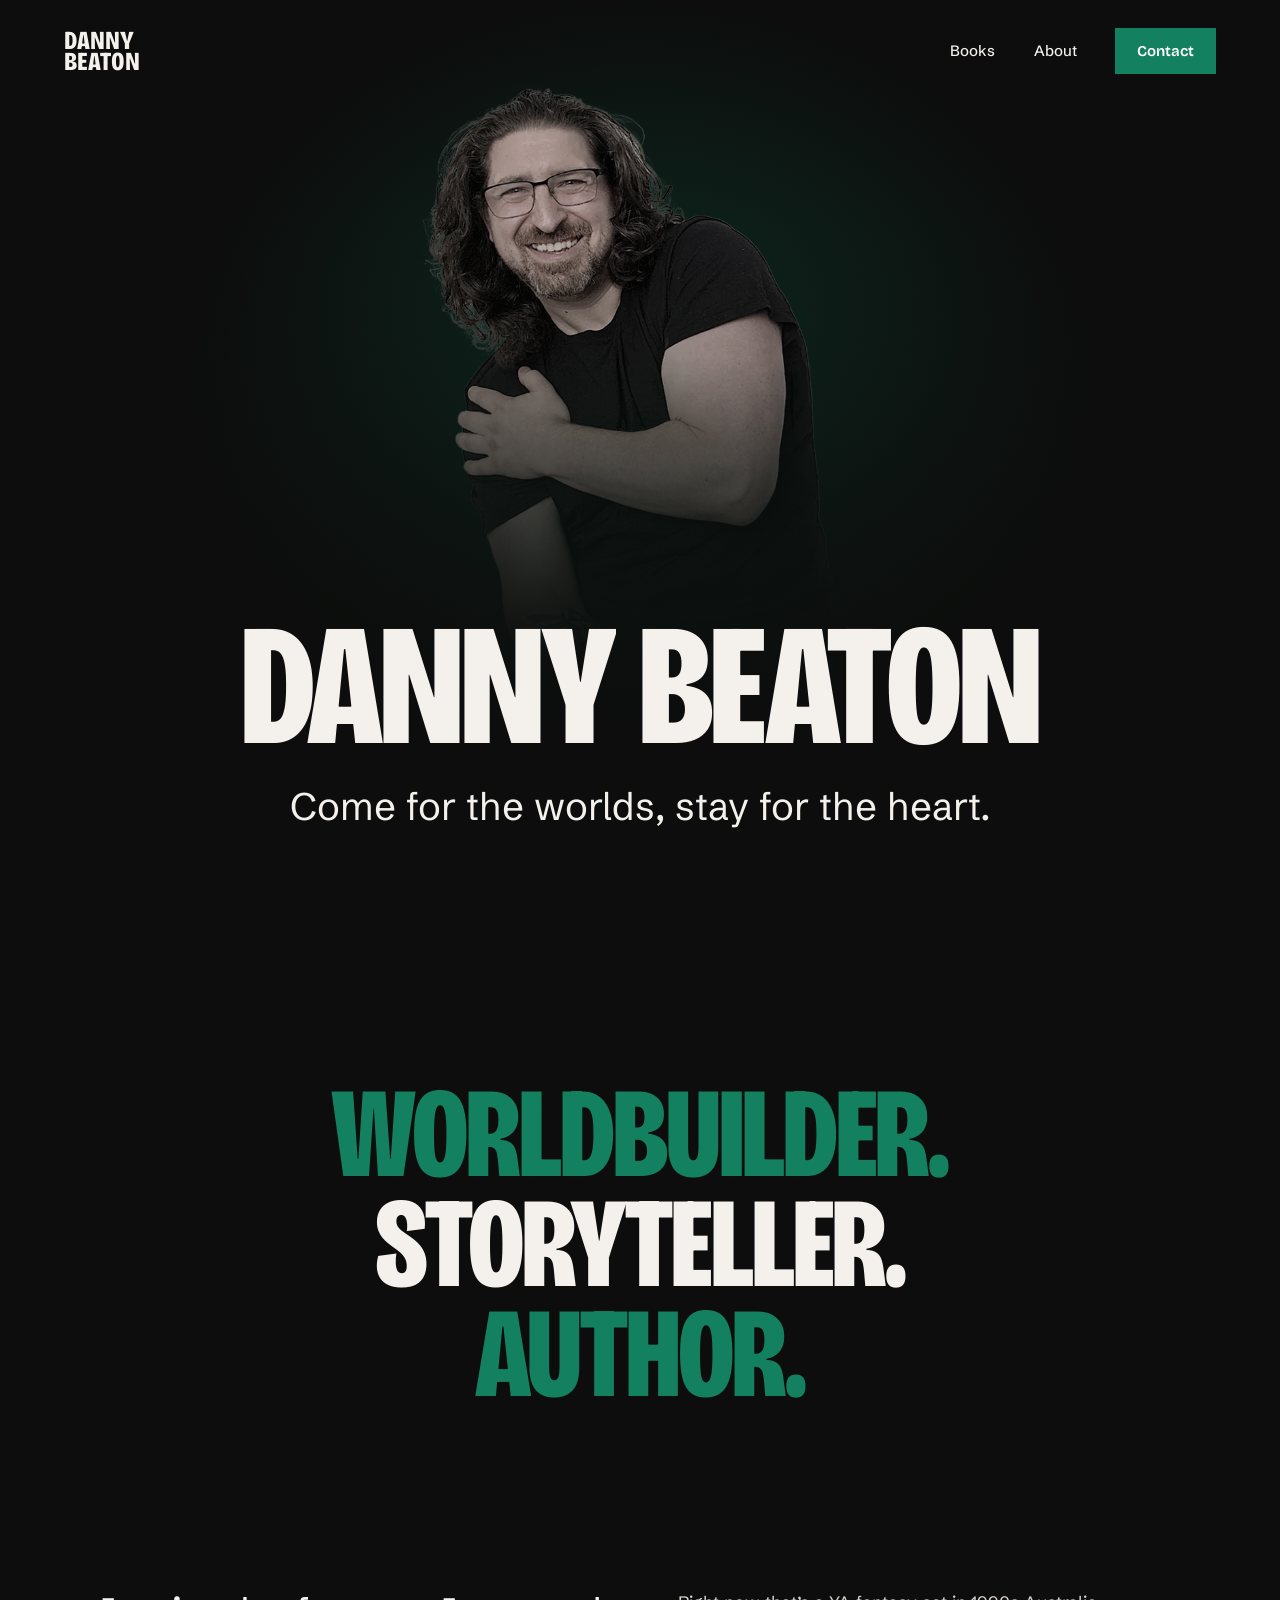
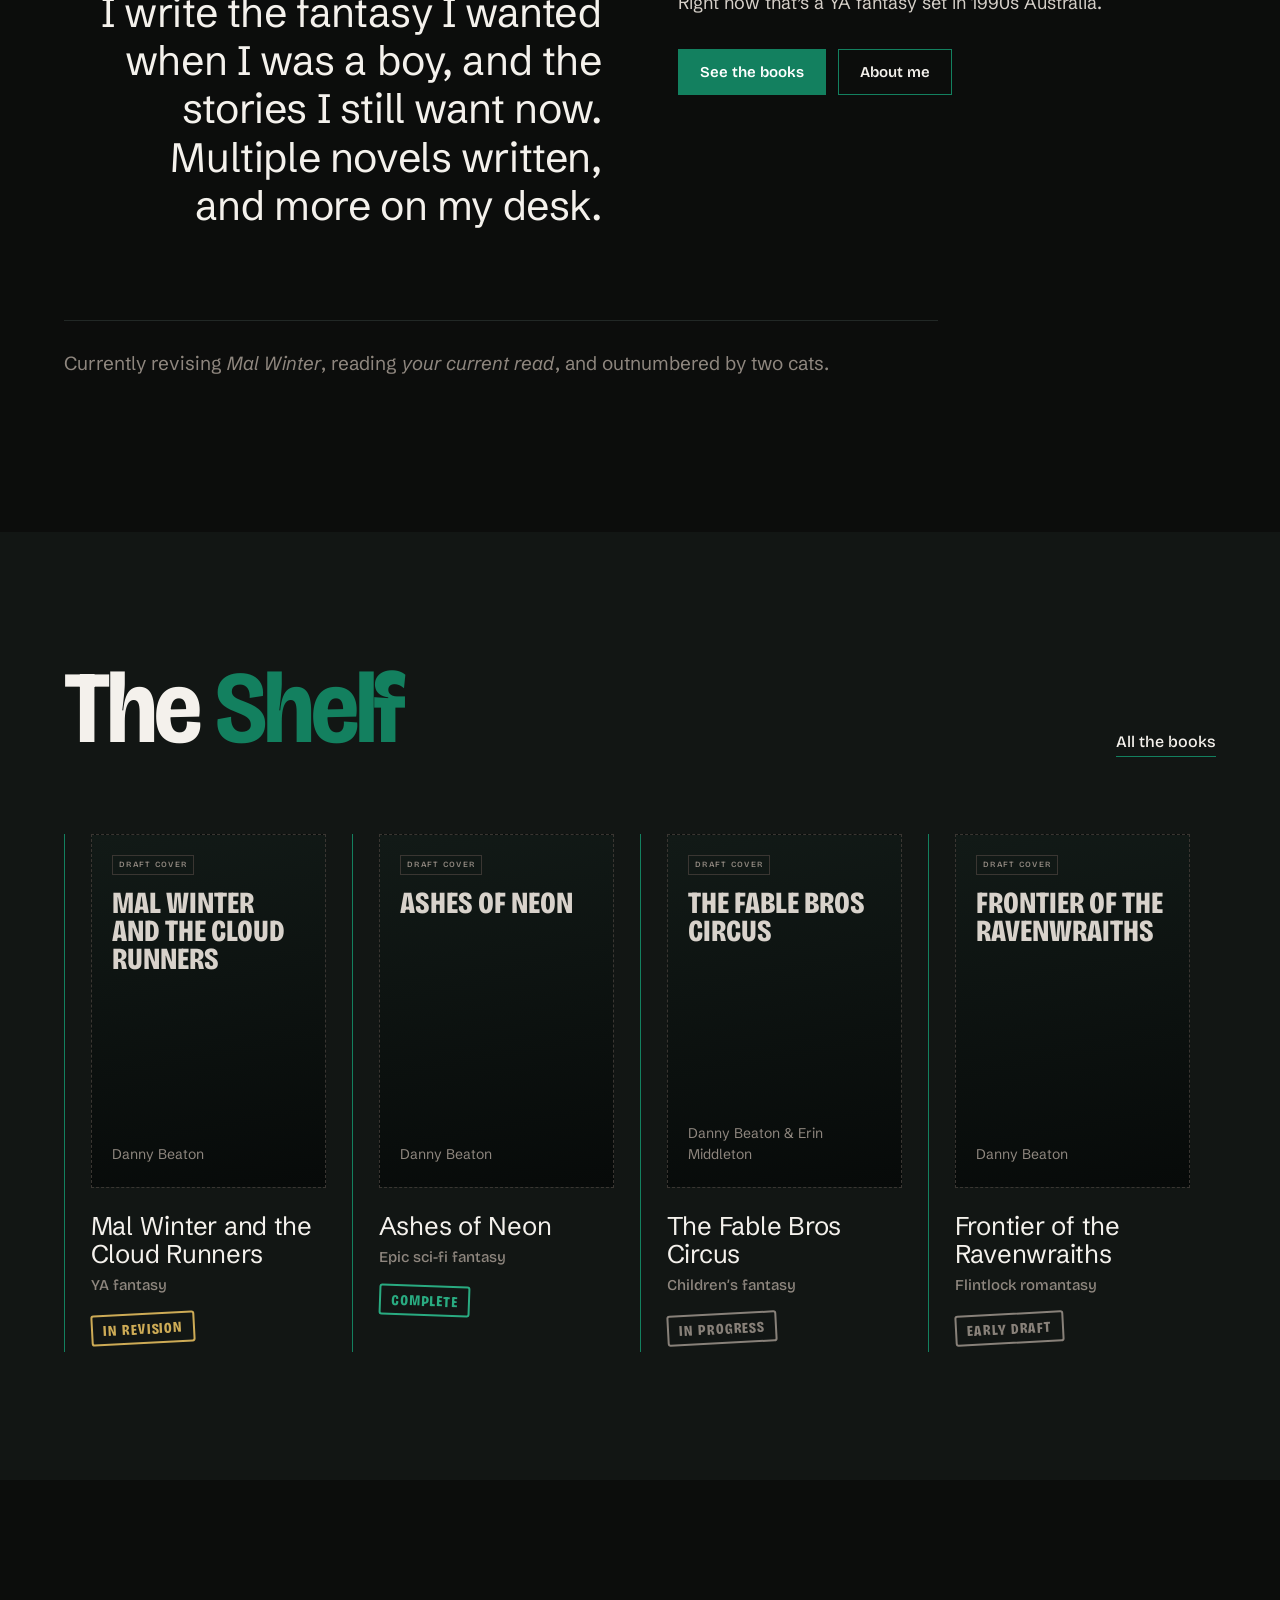
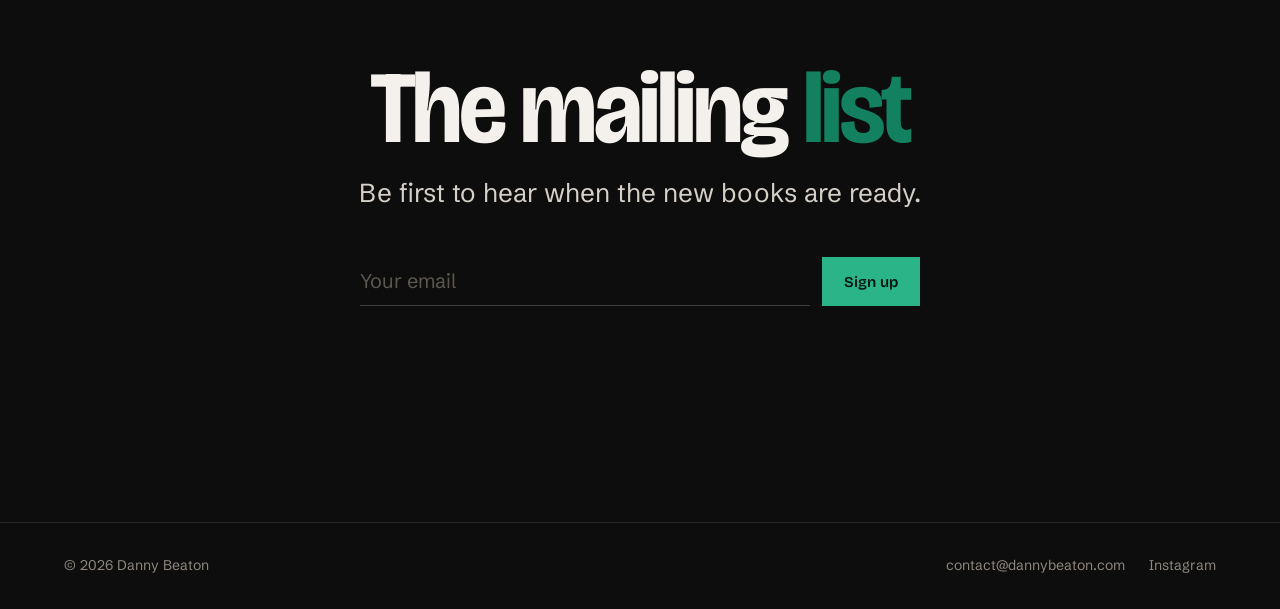
==== commit 91a8601a: "Italicise book, game and film titles in running text only Titles use <cite> with Schibsted Grotesk's" ====
--- a/index.html
+++ b/index.html
@@ -75,8 +75,8 @@
         </div>
       </div>
     </div>
-    <!-- Keep this current: what you're writing and reading. -->
-    <p class="currently">Currently revising Mal Winter, reading your current read, and outnumbered by two cats.</p>
+    <!-- Keep this current. Wrap book titles in <cite> so they're italic. -->
+    <p class="currently">Currently revising <cite>Mal Winter</cite>, reading <cite>your current read</cite>, and outnumbered by two cats.</p>
   </section>
 
   <section class="shelf" aria-labelledby="shelf-title">
--- a/assets/css/site.css
+++ b/assets/css/site.css
@@ -1,6 +1,7 @@
 /* Danny Beaton — Night · Phthalo */
 
 @font-face { font-family: "Schibsted Grotesk"; src: url("/assets/fonts/schibsted-grotesk.woff2") format("woff2"); font-weight: 400 900; font-display: swap; }
+@font-face { font-family: "Schibsted Grotesk"; src: url("/assets/fonts/schibsted-grotesk-italic.woff2") format("woff2"); font-weight: 400 900; font-style: italic; font-display: swap; }
 @font-face { font-family: "Bricolage Grotesque"; src: url("/assets/fonts/bricolage-grotesque.woff2") format("woff2"); font-weight: 200 800; font-stretch: 75% 100%; font-display: swap; }
 
 @view-transition { navigation: auto; }
@@ -35,7 +36,10 @@
 main { flex: 1; }
 a { color: inherit; text-decoration: none; }
 img { display: block; max-width: 100%; height: auto; }
-em, i, cite, address { font-style: normal; } /* no italics on this site */
+em, i, address { font-style: normal; }
+/* Italics only for titles of books, games and films in running text. Never for headings. */
+cite { font-style: italic; }
+h1 cite, h2 cite, h3 cite, .head cite, .display cite { font-style: normal; }
 :focus-visible { outline: 2px solid var(--bright); outline-offset: 3px; }
 ::selection { background: var(--accent); color: var(--on-accent); }
 
